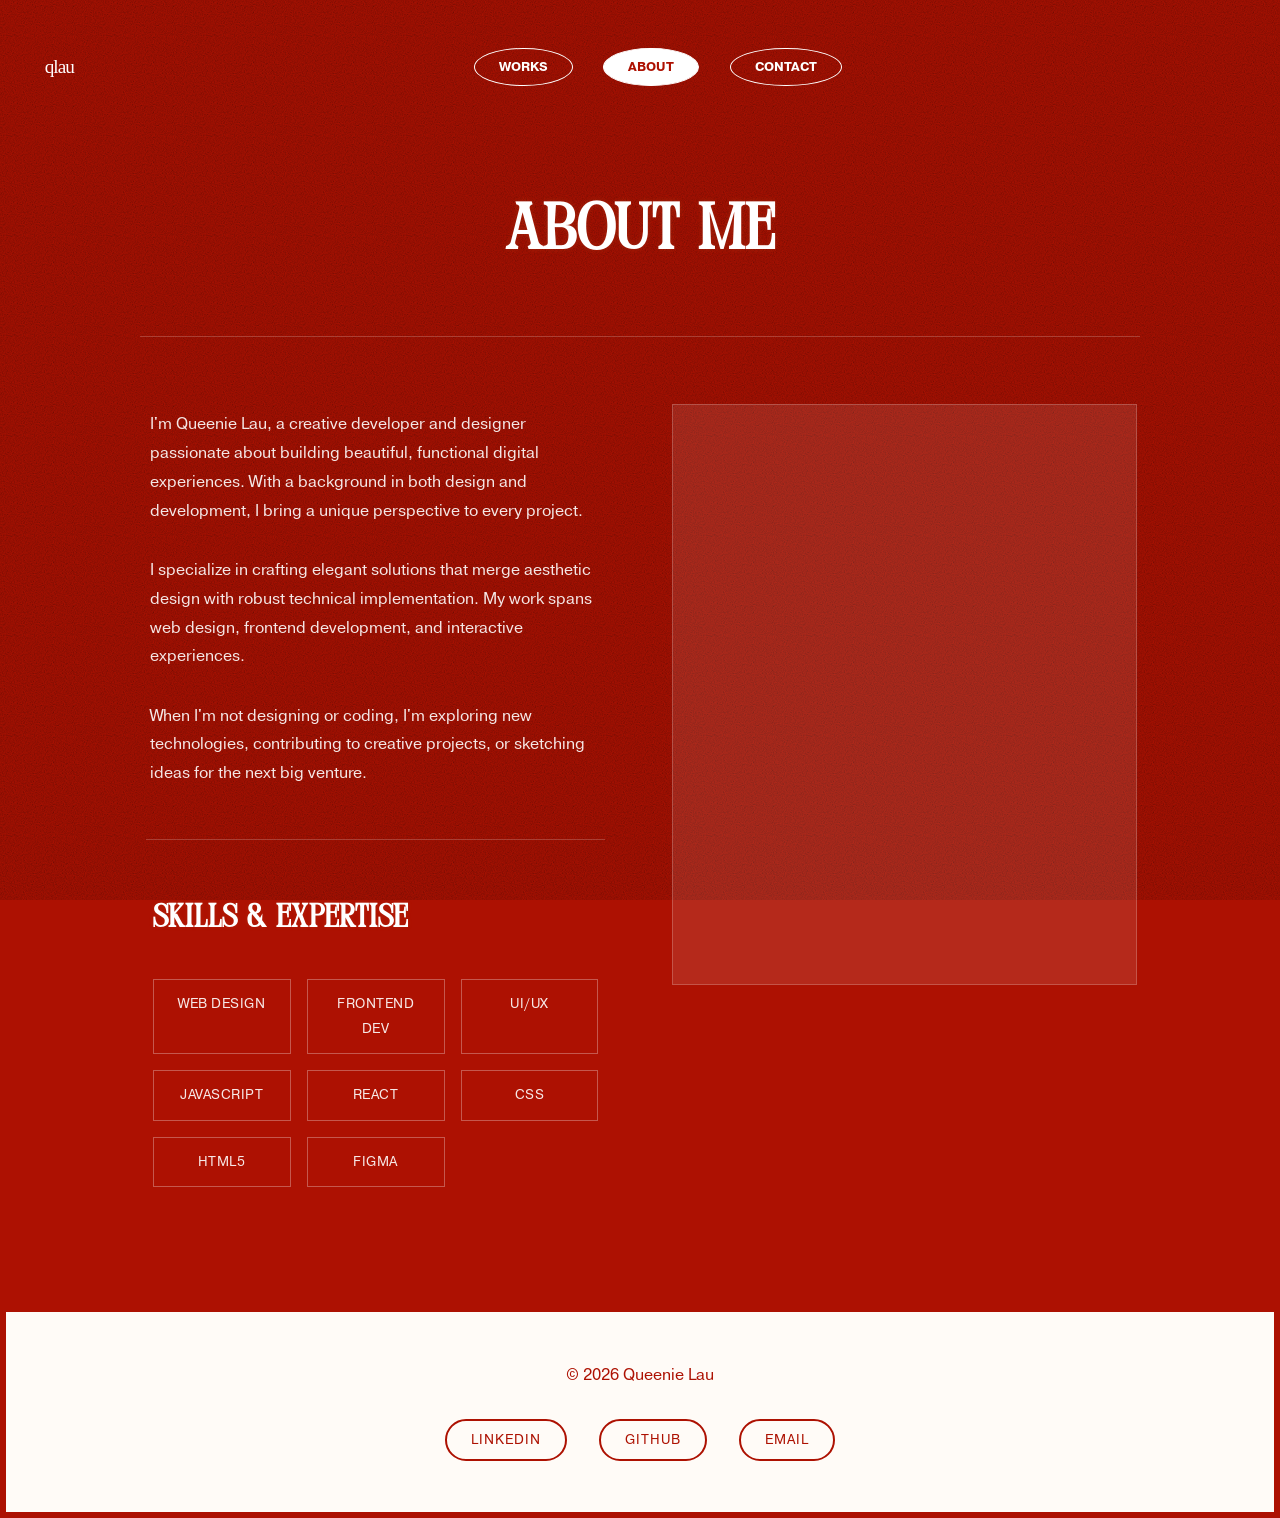
==== about.html @ 5e92e047 "landing page wip" ====
<!doctype html>
<html lang="en">
  <head>
    <meta charset="UTF-8" />
    <meta name="viewport" content="width=device-width, initial-scale=1.0" />
    <title>About - Queenie Lau</title>
    <link rel="stylesheet" href="styles.css" />
  </head>
  <body>
    <header class="header">
      <nav class="navbar">
        <div class="logo">qlau</div>
        <ul class="nav-links">
          <li><a href="works.html">Works</a></li>
          <li><a href="about.html" class="active">About</a></li>
          <li><a href="#contact">Contact</a></li>
        </ul>
      </nav>
    </header>

    <main>
      <div class="about-container">
        <div class="about-header">
          <h1>About Me</h1>
        </div>

        <div class="about-content">
          <div class="about-text">
            <p>
              I'm Queenie Lau, a creative developer and designer passionate
              about building beautiful, functional digital experiences. With a
              background in both design and development, I bring a unique
              perspective to every project.
            </p>

            <p>
              I specialize in crafting elegant solutions that merge aesthetic
              design with robust technical implementation. My work spans web
              design, frontend development, and interactive experiences.
            </p>

            <p>
              When I'm not designing or coding, I'm exploring new technologies,
              contributing to creative projects, or sketching ideas for the next
              big venture.
            </p>

            <div class="skills-section">
              <h2>Skills & Expertise</h2>
              <div class="skills-grid">
                <div class="skill-tag">Web Design</div>
                <div class="skill-tag">Frontend Dev</div>
                <div class="skill-tag">UI/UX</div>
                <div class="skill-tag">JavaScript</div>
                <div class="skill-tag">React</div>
                <div class="skill-tag">CSS</div>
                <div class="skill-tag">HTML5</div>
                <div class="skill-tag">Figma</div>
              </div>
            </div>
          </div>

          <div class="about-image">
            <!-- Profile image placeholder -->
          </div>
        </div>
      </div>
    </main>

    <footer class="footer">
      <p>&copy; 2026 Queenie Lau</p>
      <div class="social-links">
        <a href="#">LinkedIn</a>
        <a href="#">GitHub</a>
        <a href="#">Email</a>
      </div>
    </footer>
  </body>
</html>
---- styles.css ----
@font-face {
    font-family: 'Perandory';
    src: url('/fonts/Perandory-Regular.otf') format('opentype');
}

@font-face {
    font-family: 'Sugar';
    src: url('/fonts/sugar.otf') format('opentype');
}

@font-face {
    font-family: 'Pragmatica';
    font-weight: 400;
    src: url('/fonts/fonnts.com-Pragmatica_Book.otf') format('opentype');
}

@font-face {
    font-family: 'Pragmatica';
    font-weight: 700;
    src: url('/fonts/fonnts.com-Pragmatica_Bold.otf') format('opentype');
}

* {
    margin: 0;
    padding: .2rem;
    box-sizing: border-box;
}

:root {
    --primary-red: #AD1102;
    --secondary-white: #FFFBF7;
    --text-white: #FFFFFF;
    --font-serif: 'Perandory';
    --font-sans: 'Pragmatica', -apple-system, BlinkMacSystemFont, 'Segoe UI', sans-serif;
}


body {
    font-family: var(--font-sans);
    color: var(--text-white);
    line-height: 1.6;
    background-color: var(--primary-red);
    overflow-x: hidden;
    position: relative;
}

body::before {
    content: '';
    position: fixed;
    top: 0;
    left: 0;
    width: 100%;
    height: 100%;
    pointer-events: none;
    background-image: 
        url('data:image/svg+xml;charset=utf-8,<svg xmlns="http://www.w3.org/2000/svg" width="100" height="100"><filter id="noise"><feTurbulence type="fractalNoise" baseFrequency="0.9" numOctaves="4" result="noise"/><feColorMatrix in="noise" type="saturate" values="0.3"/></filter><rect width="100" height="100" fill="rgba(0,0,0,0.02)" filter="url(%23noise)"/></svg>');
    z-index: 1;
    mix-blend-mode: multiply;
}

/* Header & Navigation */
.header {
    background-color: transparent;
    color: var(--text-white);
    padding: 2rem 2rem;
    position: sticky;
    top: 0;
    z-index: 101;
}

.navbar {
    display: flex;
    justify-content: space-between;
    align-items: center;
    max-width: 1400px;
    margin: 0 auto;
}

.logo {
    font-family: 'Sugar';
    font-size: 1.2rem;
    font-weight: 400;
    letter-spacing: -1px;
    text-transform: lowercase;
}

.nav-links {
    display: flex;
    list-style: none;
    gap: 1.5rem;
    flex: 1;
    justify-content: center;
}

.nav-links a {
    color: var(--text-white);
    text-decoration: none;
    font-weight: 600;
    font-size: 0.8rem;
    text-transform: uppercase;
    border: .5px solid var(--text-white);
    padding: 0.5rem 1.5rem;
    border-radius: 90%;
    transition: all 0.3s ease;
    display: inline-block;
}

.nav-links a:hover,
.nav-links a.active {
    background-color: var(--text-white);
    color: var(--primary-red);
}

/* Main Content */
main {
    margin: 0;
    padding: 0;
    position: relative;
    z-index: 2;
}

/* Hero Section */
.hero {
    display: flex;
    flex-direction: column;
    justify-content: center;
    min-height: 70vh;
    margin-bottom: 2rem;
}

.hero-content {
    margin-top: 2%;
    display: flex;
    flex-direction: column;
    gap: 2rem;
}

.hero-title-with-lotus {
    display: flex;
    gap: 2rem;
    align-items: flex-start;
}

.hero-lotus {
    font-size: .7rem;
    font-family: monospace;
    line-height: 1;
    padding: 0;
    white-space: pre;
    letter-spacing: 0;
    position: absolute;
    justify-content: right;
    margin-left: 40%;
    margin-right: 2%;
    top: -1%;
}

.hero-lotus-top {
    font-size: .4rem;
    font-family: monospace;
    line-height: 1;
    padding: 0;
    margin: 0;
    white-space: pre;
    letter-spacing: 0;
    position: absolute;
    left: 19%;
    top: -15%;
    overflow: visible;
}

.hero-title {
    font-family: var(--font-serif);
    font-size: 12.5rem;
    font-weight: 400;
    line-height: 1.1;
    color: var(--text-white);
    text-transform: uppercase;
    letter-spacing: 2px;
    text-shadow: 0 0 15px rgba(255, 180, 80, 0.15);
}

.hero-title-lau {
    font-family: var(--font-serif);
    font-size: 12.5rem;
    font-weight: 400;
    line-height: .5;
    color: var(--text-white);
    text-transform: uppercase;
    letter-spacing: 2px;
    text-shadow: 0 0 8px rgba(255, 180, 80, 0.15);
    margin-left: 15%;
}

.hero-subtitle {
    font-size: 1rem;
    color: rgba(255, 255, 255, 0.9);
    font-weight: 600;
    letter-spacing: 0;
    word-spacing: 2rem;
}

.hero-subtitle-container {
    display: flex;
    flex-direction: row;
    justify-content: space-between;
    text-transform: uppercase;
    margin: 2%;
    line-height: 115%;
}

#subtitle-right {
    text-align: left;
    justify-content: right;
    margin-right: 5%;
}

.current-song {
    font-size: 0.75rem;
    color: rgba(255, 255, 255, 0.7);
    font-family: var(--font-sans);
    text-transform: uppercase;
    letter-spacing: 1px;
    margin-top: .5rem;
    display: flex;
    justify-content: center;
    align-items: center;
}

/* The switch - the box around the slider */
.switch {
    position: relative;
    display: inline-block;
    width: 60px;
    height: 34px;
}

/* Hide default HTML checkbox */
.switch input {
    opacity: 0;
    width: 0;
    height: 0;
}

/* The slider */
.slider {
    position: absolute;
    cursor: pointer;
    top: 0;
    left: 0;
    right: 0;
    bottom: 0;
    background-color: #dec6c6;
    -webkit-transition: .4s;
    transition: .4s;
}

.slider:before {
    position: absolute;
    content: "";
    height: 26px;
    width: 26px;
    left: 4px;
    bottom: 4px;
    background-color: white;
    -webkit-transition: .4s;
    transition: .4s;
}

input:checked+.slider {
    background-color: #a2c9a2;
}

input:focus+.slider {
    box-shadow: 0 0 1px #fcefee;
}

input:checked+.slider:before {
    -webkit-transform: translateX(26px);
    -ms-transform: translateX(26px);
    transform: translateX(26px);
}

/* Rounded sliders */
.slider.round {
    border-radius: 34px;
}

.slider.round:before {
    border-radius: 50%;
}

.song-container {
    display: flex;
    align-items: center;
    gap: 1rem;
    justify-content: center;
    margin-top: 1rem;
}

.cta-buttons {
    display: flex;
    gap: 2rem;
    margin-top: 2rem;
    justify-content: center;
}

.btn {
    padding: 0.75rem 2.5rem;
    font-size: 0.9rem;
    border: 2px solid var(--text-white);
    border-radius: 30px;
    cursor: pointer;
    text-decoration: none;
    font-weight: 500;
    transition: all 0.3s ease;
    display: inline-block;
    text-transform: uppercase;
    letter-spacing: 1.5px;
    font-family: var(--font-sans);
}

.btn-primary {
    background-color: var(--text-white);
    color: var(--primary-red);
}

.btn-primary:hover {
    transform: translateY(-3px);
    box-shadow: 0 10px 30px rgba(0, 0, 0, 0.3);
}

.btn-secondary {
    background-color: transparent;
    color: var(--text-white);
    border: 2px solid var(--text-white);
}

.btn-secondary:hover {
    background-color: var(--text-white);
    color: var(--primary-red);
    transform: translateY(-3px);
}

.hero-visual {
    margin-top: 3rem;
    height: 0;
}

.divider {
    border-top: 1px solid rgba(255, 255, 255, 0.3);
}

/* Featured Work Section */
.featured-work {
    margin-bottom: 4rem;
    border-top: 1px solid rgba(255, 255, 255, 0.3);
    padding-top: 2rem;
}

.featured-work h2 {
    font-family: var(--font-serif);
    font-size: 4rem;
    margin-bottom: 3rem;
    color: var(--text-white);
    text-transform: uppercase;
    letter-spacing: 1px;
    text-shadow: 0 0 6px rgba(255, 180, 80, 0.12);
}

.projects-grid {
    display: grid;
    grid-template-columns: repeat(auto-fit, minmax(300px, 1fr));
    gap: 3rem;
}

.project-card {
    background-color: transparent;
    border-radius: 0;
    overflow: visible;
    transition: transform 0.3s ease;
    cursor: pointer;
    padding-bottom: 2rem;
    border-bottom: 1px solid rgba(255, 255, 255, 0.2);
}

.project-card:hover {
    transform: translateY(-5px);
}

.project-image {
    width: 100%;
    aspect-ratio: 16/9;
    background-color: rgba(255, 255, 255, 0.1);
    display: flex;
    align-items: center;
    justify-content: center;
    border-radius: 0;
    margin-bottom: 1.5rem;
}

.project-card h3 {
    font-family: var(--font-serif);
    font-size: 1.8rem;
    padding: 0;
    color: var(--text-white);
    text-transform: uppercase;
    letter-spacing: 1px;
    margin-bottom: 0.5rem;
    text-shadow: 0 0 5px rgba(255, 180, 80, 0.1);
}

.project-card p {
    padding: 0;
    color: rgba(255, 255, 255, 0.8);
    font-size: 1rem;
}

/* Footer */
.footer {
    background-color: var(--secondary-white);
    color: var(--primary-red);
    padding: 3rem 2rem;
    text-align: center;
    margin-top: 4rem;
}

.footer p {
    color: var(--primary-red);
    font-size: 1rem;
    font-family: var(--font-sans);
}

.social-links {
    display: flex;
    justify-content: center;
    gap: 2rem;
    margin-top: 1.5rem;
}

.social-links a {
    color: var(--primary-red);
    text-decoration: none;
    font-weight: 500;
    font-size: 0.85rem;
    text-transform: uppercase;
    letter-spacing: 1px;
    border: 2px solid var(--primary-red);
    padding: 0.5rem 1.5rem;
    border-radius: 30px;
    transition: all 0.3s ease;
}

.social-links a:hover {
    background-color: var(--primary-red);
    color: var(--secondary-white);
}

/* About Page */
.about-container {
    max-width: 1000px;
    margin: 0 auto;
    padding: 3rem 0;
}

.about-header {
    text-align: center;
    margin-bottom: 4rem;
    border-bottom: 1px solid rgba(255, 255, 255, 0.2);
    padding-bottom: 2rem;
}

.about-header h1 {
    font-family: var(--font-serif);
    font-size: 4rem;
    margin-bottom: 1rem;
    color: var(--text-white);
    text-transform: uppercase;
    letter-spacing: 2px;
    text-shadow: 0 0 6px rgba(255, 180, 80, 0.12);
}

.about-content {
    display: grid;
    grid-template-columns: 1fr 1fr;
    gap: 4rem;
    align-items: start;
}

.about-text {
    line-height: 1.8;
}

.about-text p {
    margin-bottom: 1.5rem;
    font-size: 1rem;
    color: rgba(255, 255, 255, 0.9);
    font-family: var(--font-sans);
}

.about-image {
    background-color: rgba(255, 255, 255, 0.1);
    border-radius: 0;
    aspect-ratio: 4/5;
    display: flex;
    align-items: center;
    justify-content: center;
    border: 1px solid rgba(255, 255, 255, 0.2);
}

.skills-section {
    margin-top: 3rem;
    padding-top: 3rem;
    border-top: 1px solid rgba(255, 255, 255, 0.2);
}

.skills-section h2 {
    font-family: var(--font-serif);
    font-size: 2rem;
    margin-bottom: 1.5rem;
    color: var(--text-white);
    text-transform: uppercase;
    letter-spacing: 1px;
    text-shadow: 0 0 5px rgba(255, 180, 80, 0.1);
}

.skills-grid {
    display: grid;
    grid-template-columns: repeat(auto-fit, minmax(120px, 1fr));
    gap: 1rem;
}

.skill-tag {
    background-color: transparent;
    padding: 0.75rem 1rem;
    border-radius: 0;
    text-align: center;
    font-weight: 500;
    border: 1px solid rgba(255, 255, 255, 0.3);
    font-size: 0.85rem;
    text-transform: uppercase;
    letter-spacing: 0.5px;
    color: rgba(255, 255, 255, 0.9);
}

/* Works Page */
.works-container {
    max-width: 1200px;
    margin: 0 auto;
    padding: 3rem 0;
}

.works-header h1 {
    font-family: var(--font-serif);
    font-size: 5rem;
    margin-bottom: 3rem;
    color: var(--text-white);
    text-transform: uppercase;
    letter-spacing: 2px;
    text-shadow: 0 0 8px rgba(255, 180, 80, 0.15);
}

.works-grid {
    display: grid;
    grid-template-columns: 1fr;
    gap: 4rem;
}

.work-item {
    background-color: transparent;
    border-radius: 0;
    overflow: visible;
    transition: all 0.3s ease;
    padding-bottom: 2rem;
    border-bottom: 1px solid rgba(255, 255, 255, 0.2);
}

.work-item:hover {
    transform: translateY(-5px);
}

.work-image {
    width: 100%;
    aspect-ratio: 16/10;
    background-color: rgba(255, 255, 255, 0.1);
    display: flex;
    align-items: center;
    justify-content: center;
    border-radius: 0;
    margin-bottom: 2rem;
    border: 1px solid rgba(255, 255, 255, 0.1);
}

.work-info {
    padding: 0;
}

.work-info h3 {
    font-family: var(--font-serif);
    font-size: 2.5rem;
    margin-bottom: 0.5rem;
    color: var(--text-white);
    text-transform: uppercase;
    letter-spacing: 1px;
    text-shadow: 0 0 6px rgba(255, 180, 80, 0.12);
}

.work-category {
    font-size: 0.8rem;
    color: rgba(255, 255, 255, 0.7);
    font-weight: 500;
    margin-bottom: 1rem;
    text-transform: uppercase;
    letter-spacing: 1px;
}

.work-description {
    color: rgba(255, 255, 255, 0.85);
    margin-bottom: 1.5rem;
    font-size: 1rem;
    line-height: 1.7;
}

.work-tags {
    display: flex;
    flex-wrap: wrap;
    gap: 1rem;
}

.work-tag {
    background-color: transparent;
    color: var(--text-white);
    padding: 0.5rem 1rem;
    border-radius: 20px;
    font-size: 0.8rem;
    border: 1px solid rgba(255, 255, 255, 0.4);
    text-transform: uppercase;
    letter-spacing: 0.5px;
}

/* Responsive Design */
@media (max-width: 768px) {
    .hero {
        min-height: auto;
        padding: 2rem 0 0 0;
    }

    .hero-title-with-lotus {
        flex-direction: column;
        gap: 1rem;
    }

    .hero-title {
        font-size: 3.5rem;
    }

    .hero-title-lau {
        font-size: 3rem;
        line-height: 0.8;
    }

    .hero-lotus {
        font-size: 0.15rem;
        max-width: 100%;
        overflow: hidden;
    }

    .cta-buttons {
        flex-direction: column;
        align-items: center;
    }

    .about-content {
        grid-template-columns: 1fr;
        gap: 2rem;
    }

    .nav-links {
        gap: 1rem;
    }

    .nav-links a {
        padding: 0.4rem 1rem;
        font-size: 0.75rem;
    }

    .featured-work h2,
    .about-header h1,
    .works-header h1 {
        font-size: 2.5rem;
    }

    main {
        padding: 1.5rem;
    }

    .projects-grid,
    .works-grid {
        grid-template-columns: 1fr;
    }
}

@media (max-width: 480px) {
    .header {
        padding: 1rem;
    }

    .navbar {
        flex-direction: column;
        gap: 1rem;
    }

    .nav-links {
        flex-direction: column;
        gap: 0.5rem;
        text-align: center;
    }

    .hero-title-with-lotus {
        flex-direction: column;
        gap: 0.5rem;
    }

    .hero-title {
        font-size: 2.5rem;
    }

    .hero-title-lau {
        font-size: 2rem;
        line-height: 0.8;
    }

    .hero-lotus {
        font-size: 0.1rem;
        max-width: 100%;
        overflow: hidden;
    }

    .hero-subtitle {
        font-size: 1rem;
    }

    .featured-work h2 {
        font-size: 2rem;
    }

    .works-header h1 {
        font-size: 3rem;
    }
}
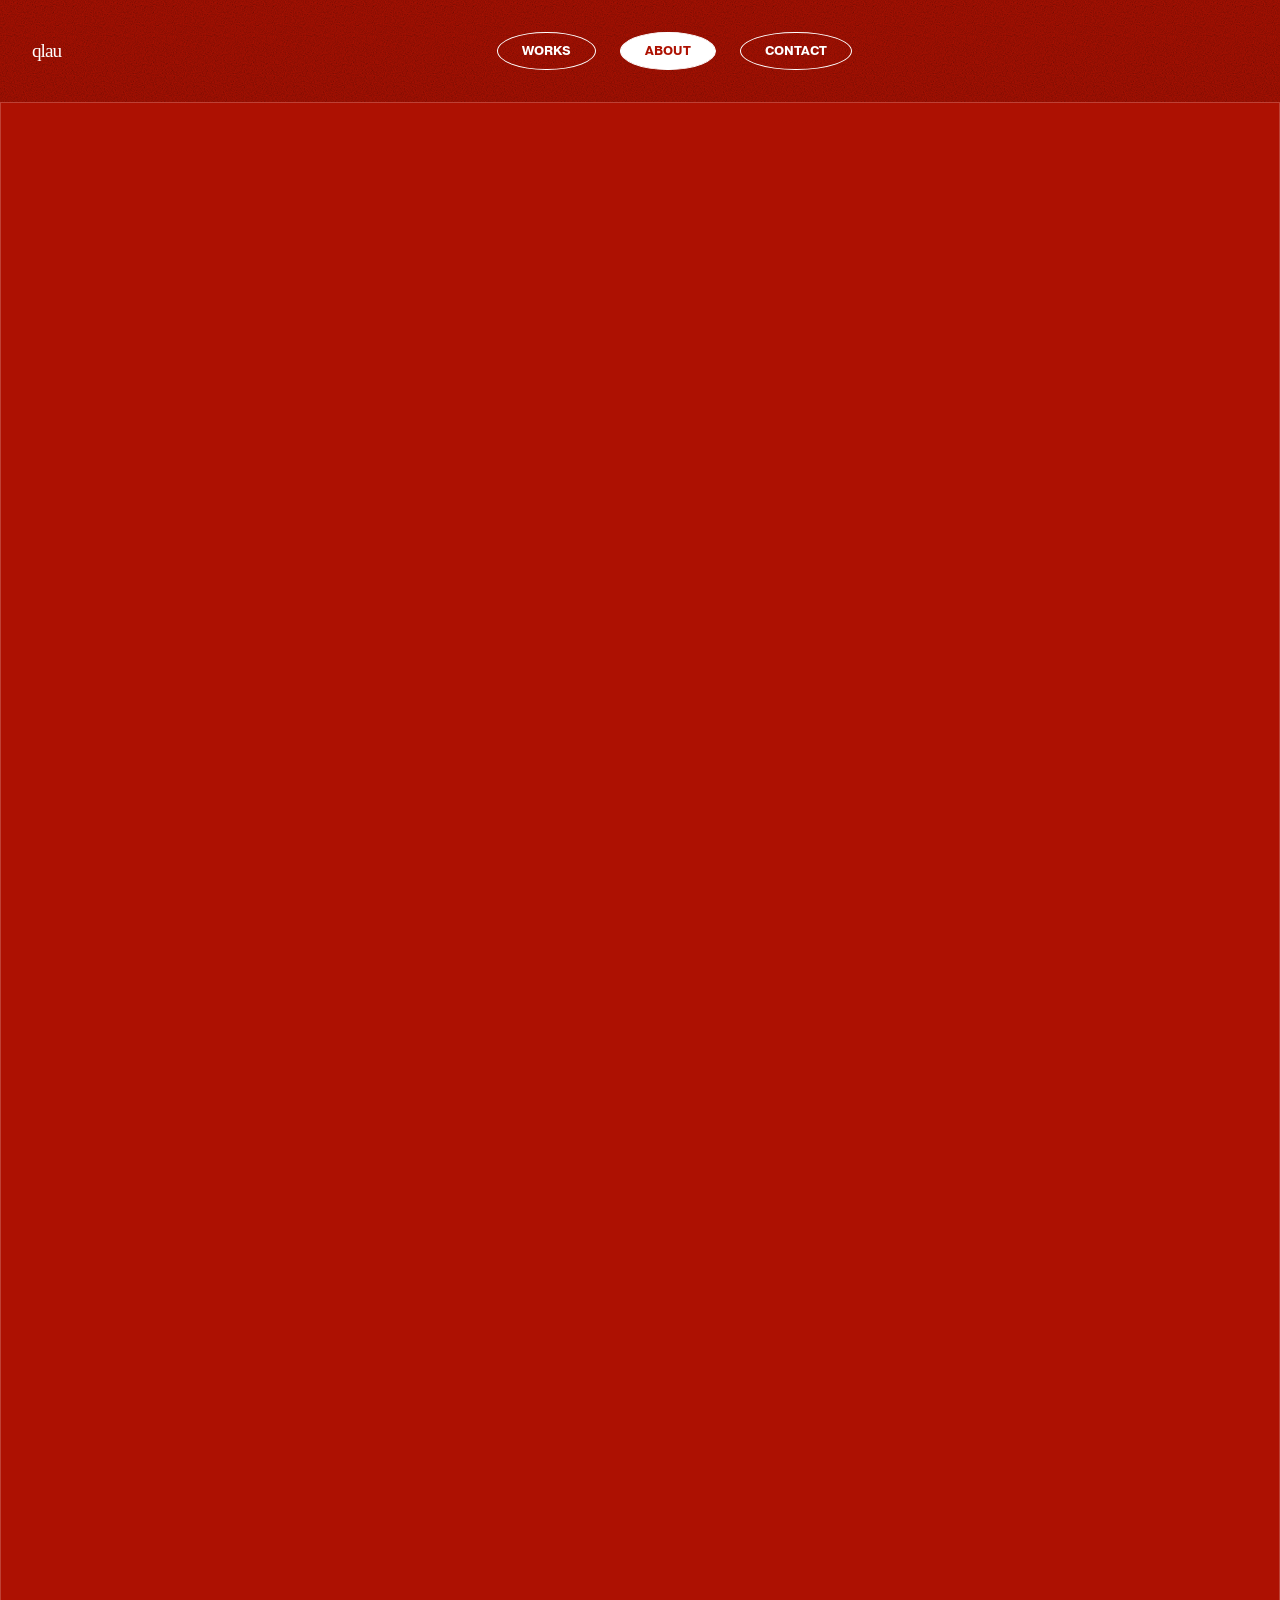
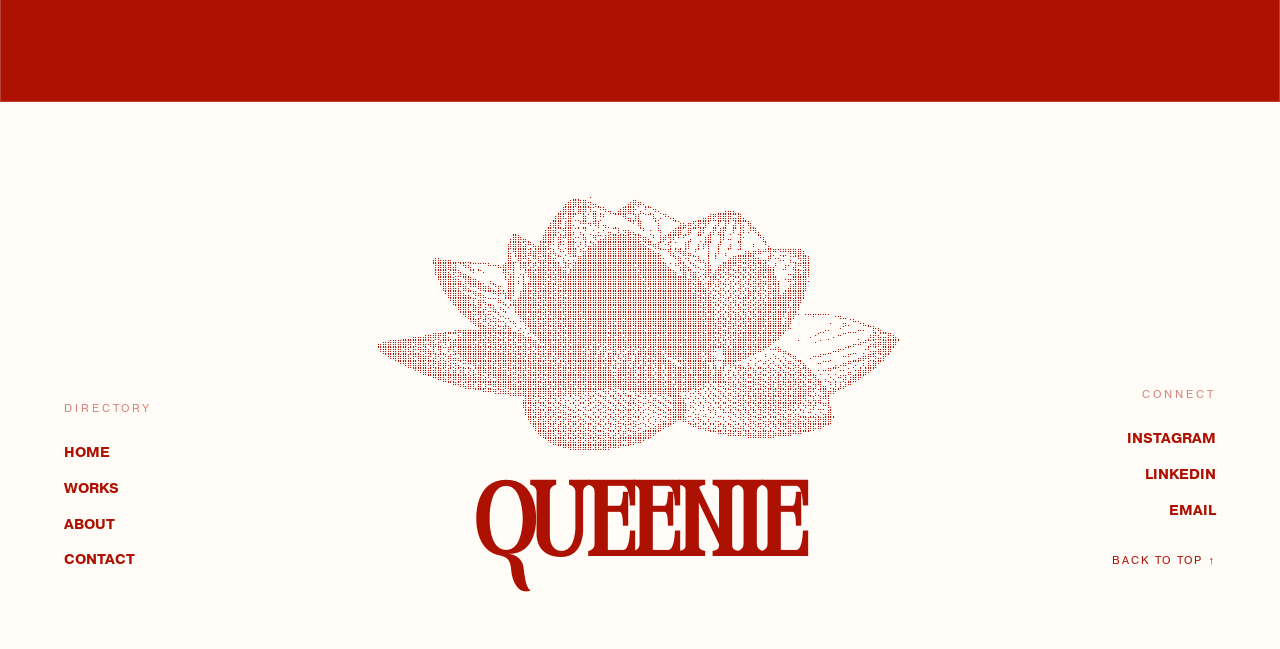
==== commit 48bc9a40: "fix footer" ====
--- a/about.html
+++ b/about.html
@@ -5,74 +5,104 @@
     <meta name="viewport" content="width=device-width, initial-scale=1.0" />
     <title>About - Queenie Lau</title>
     <link rel="stylesheet" href="styles.css" />
+    <script type="importmap">
+      {
+        "imports": {
+          "three": "https://unpkg.com/three@0.160.0/build/three.module.js",
+          "three/addons/": "https://unpkg.com/three@0.160.0/examples/jsm/"
+        }
+      }
+    </script>
+    <script type="module" src="js/3d-cursor.js"></script>
   </head>
   <body>
     <header class="header">
       <nav class="navbar">
-        <div class="logo">qlau</div>
+        <div class="logo">
+          <a class="home-logo-nav" href="index.html">qlau</a>
+        </div>
         <ul class="nav-links">
           <li><a href="works.html">Works</a></li>
           <li><a href="about.html" class="active">About</a></li>
-          <li><a href="#contact">Contact</a></li>
+          <li><a href="contact.html">Contact</a></li>
         </ul>
       </nav>
     </header>
 
     <main>
-      <div class="about-container">
-        <div class="about-header">
-          <h1>About Me</h1>
+      <div class="about-image"></div>
+    </main>
+    <footer class="footer">
+      <div class="footer-container">
+        <div class="footer-column left">
+          <p class="footer-label">DIRECTORY</p>
+          <nav class="footer-nav-links">
+            <a href="index.html">HOME</a>
+            <a href="works.html">WORKS</a>
+            <a href="about.html">ABOUT</a>
+            <a href="contact.html">CONTACT</a>
+          </nav>
         </div>
 
-        <div class="about-content">
-          <div class="about-text">
-            <p>
-              I'm Queenie Lau, a creative developer and designer passionate
-              about building beautiful, functional digital experiences. With a
-              background in both design and development, I bring a unique
-              perspective to every project.
-            </p>
+        <div class="footer-center">
+          <pre id="footer-lotus" class="ascii-shimmer">
+        ⠀⠀⠀⠀⠀⠀⠀⠀⠀⠀⠀⠀⠀⠀⠀⠀⠀⠀⠀⠀⠀⠀⠀⠀⠀⠀⠀⠀⠀⠀⠀⠀⠀⠀⠀⠀⠀⠀⠀⡀⠀⠀⠀⠀⠀⠀⠀⠀⠀⠀⠀⠀⠀⠀⠀⠀⠀⠀⠀⠀⠀⠀⠀⠀⠀⠀⠀⠀⠀⠀⠀⠀⠀⠀⠀⠀⠀⠀⠀⠀⠀⠀⠀⠀⠀⠀⠀⠀⠀⠀⠀⠀⠀⠀⠀⠀⠀⠀⠀⠀⠀⠀⠀⠀⠀
+⠀⠀⠀⠀⠀⠀⠀⠀⠀⠀⠀⠀⠀⠀⠀⠀⠀⠀⠀⠀⠀⠀⠀⠀⠀⠀⠀⠀⠀⠀⠀⠀⠀⠀⠀⠀⠀⢀⣴⣿⡷⣶⢤⣀⠀⠀⠀⠀⠀⠀⣠⣶⣤⡀⠀⠀⠀⠀⠀⠀⠀⠀⠀⠀⠀⠀⠀⠀⠀⠀⠀⠀⠀⠀⠀⠀⠀⠀⠀⠀⠀⠀⠀⠀⠀⠀⠀⠀⠀⠀⠀⠀⠀⠀⠀⠀⠀⠀⠀⠀⠀⠀⠀⠀⠀
+⠀⠀⠀⠀⠀⠀⠀⠀⠀⠀⠀⠀⠀⠀⠀⠀⠀⠀⠀⠀⠀⠀⠀⠀⠀⠀⠀⠀⠀⠀⠀⠀⠀⠀⠀⠀⢀⣾⣿⡏⣿⣿⢳⣊⠳⢦⣀⠀⣠⣾⣿⡧⢁⠸⠓⢤⡀⠀⠀⠀⠀⠀⠀⠀⠀⠀⠀⠀⠀⢀⣀⡀⠀⠀⠀⠀⠀⠀⠀⠀⠀⠀⠀⠀⠀⠀⠀⠀⠀⠀⠀⠀⠀⠀⠀⠀⠀⠀⠀⠀⠀⠀⠀⠀⠀
+⠀⠀⠀⠀⠀⠀⠀⠀⠀⠀⠀⠀⠀⠀⠀⠀⠀⠀⠀⠀⠀⠀⠀⠀⠀⠀⠀⠀⠀⠀⠀⠀⠀⠀⠀⢠⣿⣏⣿⠟⠉⣧⠂⣿⠸⠆⠈⠙⠛⢿⣉⢳⡎⠑⠚⣆⢈⠲⢄⡀⠀⠀⠀⠀⠀⣀⣴⡶⣿⣿⣿⣛⣷⡀⠀⠀⠀⠀⠀⠀⠀⠀⠀⠀⠀⠀⠀⠀⠀⠀⠀⠀⠀⠀⠀⠀⠀⠀⠀⠀⠀⠀⠀⠀⠀
+⠀⠀⠀⠀⠀⠀⠀⠀⠀⠀⠀⠀⠀⠀⠀⠀⠀⠀⠀⠀⠀⠀⠀⠀⠀⠀⠀⠀⠀⠀⠀⠀⠀⠀⢠⣿⡿⢰⣿⡈⠱⠿⢤⢾⡎⣀⠀⠀⠀⠀⠙⠏⣷⠀⠀⠘⡅⠀⠀⠙⢢⣄⣤⢖⡿⢿⠏⢉⡟⢹⠇⣹⢿⡛⣦⠀⠀⠀⠀⠀⠀⠀⠀⠀⠀⠀⠀⠀⠀⠀⠀⠀⠀⠀⠀⠀⠀⠀⠀⠀⠀⠀⠀⠀⠀
+⠀⠀⠀⠀⠀⠀⠀⠀⠀⠀⠀⠀⠀⠀⠀⠀⠀⠀⠀⠀⠀⠀⠀⠀⠀⠀⠀⠀⠀⠀⠀⠀⠀⢠⣿⣽⡛⢾⣿⡐⢃⠻⠀⠄⡁⠌⣁⠚⡆⢤⣄⡀⠘⠆⠠⠀⢦⠀⢀⣴⣿⠋⣶⠛⣹⡏⢀⡿⣰⡿⠀⡟⢸⡅⡸⢷⡀⠀⠀⠀⠀⠀⠀⠀⠀⠀⠀⠀⠀⠀⠀⠀⠀⠀⠀⠀⠀⠀⠀⠀⠀⠀⠀⠀⠀
+⠀⠀⠀⠀⠀⠀⠀⠀⠀⠀⠀⠀⠀⠀⠀⠀⠀⠀⠀⠀⠀⠀⠀⠀⠀⠀⢀⣿⣦⣀⠀⠀⠀⣾⣿⡟⣼⠾⣿⡡⠌⣧⠈⢶⢒⣰⣮⣿⣾⣷⣯⣽⡷⣤⡈⠆⢰⣴⢿⡟⠏⠞⢁⠀⠛⢠⣾⠁⢹⡇⣈⠀⢹⠄⠀⠀⠳⡄⠀⠀⠀⠀⠀⠀⠀⠀⠀⠀⠀⠀⠀⠀⠀⠀⠀⠀⠀⠀⠀⠀⠀⠀⠀⠀⠀
+⠀⠀⠀⠀⠀⠀⠀⠀⠀⠀⠀⠀⠀⠀⠀⠀⠀⠀⠀⠀⠀⠀⠀⠀⠀⠀⣼⣿⣷⣫⠷⣄⣸⣟⡿⠅⡾⠅⣿⡗⡰⢸⣘⣦⣿⣿⣿⣿⣿⣿⣿⣿⣯⣝⠿⣤⡞⠡⢞⠐⠀⢰⡏⠀⡌⡼⡟⠀⡼⠀⢠⠀⢻⠀⠀⡄⠀⠹⡀⠀⠀⠀⠀⠀⠀⠀⠀⠀⠀⠀⠀⠀⠀⠀⠀⠀⠀⠀⠀⠀⠀⠀⠀⠀⠀
+⠀⠀⠀⠀⠀⠀⠀⠀⠀⠀⠀⠀⠀⠀⠀⠀⠀⠀⠀⠀⠀⠀⠀⠀⠀⠀⣏⢿⣿⣿⣺⣼⣿⣿⣫⣆⠱⠌⣿⣿⠰⣥⣿⣿⣿⣿⣿⣿⣿⣿⣿⣿⣿⣿⣷⣌⡙⠒⢾⡸⢾⣼⣁⠰⠃⠁⡅⢀⡇⢀⠋⠀⠚⢠⣄⣤⣦⠴⢿⠶⠲⠶⢶⣶⣶⡄⠀⠀⠀⠀⠀⠀⠀⠀⠀⠀⠀⠀⠀⠀⠀⠀⠀⠀⠀
+⠀⠀⠀⠀⠀⠀⠀⠀⠀⠀⠀⣠⣄⣀⣀⠀⠀⠀⠀⠀⠀⠀⠀⠀⠀⠀⣷⠘⣿⠾⣍⠿⣖⣻⣷⡬⠓⡌⡐⡛⣶⣿⣿⣿⣿⣿⣿⣿⣿⣿⣿⣿⣿⣿⣿⣿⣯⠄⠈⠳⣦⠩⡍⢓⣆⡀⡇⠸⠀⠈⣠⣶⣿⢿⣟⣧⣄⣀⡾⠡⢌⡋⢐⠚⢯⣿⡆⠀⠀⠀⠀⠀⠀⠀⠀⠀⠀⠀⠀⠀⠀⠀⠀⠀⠀
+⠀⠀⠀⠀⠀⠀⠀⠀⠀⠀⠀⢻⣿⣿⣿⣻⠙⢯⣝⠒⠒⠒⠦⠤⣄⣴⣿⡏⢸⣿⢏⡾⣹⣯⣟⣿⣇⣹⡖⣽⣿⣿⣿⣿⣿⣿⣿⣿⣿⣿⣿⣟⣿⣿⣿⣿⣿⣷⡐⠰⢞⣧⡘⢦⡈⢱⡧⠀⣠⣿⣿⠿⣭⣛⣮⢷⣻⣾⣄⡰⠀⢠⠌⣹⠶⣿⡇⠀⠀⠀⠀⠀⠀⠀⠀⠀⠀⠀⠀⠀⠀⠀⠀⠀⠀
+⠀⠀⠀⠀⠀⠀⠀⠀⠀⠀⠀⢸⣿⣿⣝⡿⢦⣀⠘⠇⠓⠄⠀⠀⠀⢿⣍⡇⢈⡸⣿⣞⣿⣷⣻⣞⣿⣶⣸⣿⣿⣿⣿⣿⣿⣿⣿⣿⣿⣿⣿⣿⣽⣿⣿⣿⣿⣿⣿⣦⠘⣷⢻⣤⠌⣱⡿⣰⣟⢧⣏⡳⢧⡻⣜⢯⣾⡿⣿⡇⠀⠉⣀⣹⣗⣾⡇⠀⠀⠀⠀⠀⠀⠀⠀⠀⠀⠀⠀⠀⠀⠀⠀⠀⠀
+⠀⠀⠀⠀⠀⠀⠀⠀⠀⠀⠀⠀⢿⣿⣿⣮⣍⢻⣷⣤⡀⠀⢀⠀⠀⠸⣼⡇⡂⡇⢹⣿⣿⣷⣻⢾⣽⣻⣿⣿⣿⣿⣿⣿⣿⣿⣿⣿⣿⣿⣿⣿⣷⣻⣿⣿⣿⣿⣿⣿⣿⣿⣬⢿⣎⠜⣹⡿⣜⢣⢎⡝⣣⢟⡼⣳⢯⣛⣿⣿⡀⠠⣤⢿⣿⣿⡁⠀⠀⠀⠀⠀⠀⠀⠀⠀⠀⠀⠀⠀⠀⠀⠀⠀⠀
+⠀⠀⠀⠀⠀⠀⠀⠀⠀⠀⠀⠀⠘⣿⣿⣟⡿⣮⡹⠿⣿⣥⣌⠳⡤⠀⣿⡇⠁⣷⡿⣿⣿⣳⣯⣟⡶⣿⣿⣿⣿⣿⣿⣿⣿⣿⣿⣿⣿⣿⣿⣿⣿⣷⢿⣿⣿⣿⣿⣿⣿⣿⣯⣳⣿⣎⡿⡱⢎⡳⢪⡜⣱⢎⡳⣭⢯⡝⣶⣻⡇⠀⣰⣾⣿⣿⠀⠀⠀⠀⠀⠀⠀⠀⠀⠀⠀⠀⠀⠀⠀⠀⠀⠀⠀
+⠀⠀⠀⠀⠀⠀⠀⠀⠀⠀⠀⠀⠀⠹⣿⣿⣷⣍⡛⢶⣬⡙⠛⠷⡯⢧⣿⡇⢰⣿⡿⣽⣞⣿⡷⣯⣟⡿⣿⣿⣿⣿⣿⣿⣿⣿⣿⣿⣿⣿⣿⣿⣿⣿⣿⣿⣿⣿⣿⣿⣿⣿⣿⣼⣻⢿⡵⣙⢮⡱⢣⢞⡱⢎⣷⡟⣮⢝⡶⣿⣇⣼⣿⣿⣿⡏⠀⠀⠀⠀⠀⠀⠀⠀⠀⠀⠀⠀⠀⠀⠀⠀⠀⠀⠀
+⠀⠀⠀⠀⠀⠀⠀⠀⠀⠀⠀⠀⠀⠀⠹⣿⣿⣿⡟⡖⣬⣍⠒⠒⣦⡘⠻⣤⣾⣿⡿⣷⣻⡽⣿⡷⣯⣟⣷⣿⣿⣿⣿⣿⣿⣿⣿⣿⣿⣿⣿⣿⣿⣿⣿⣿⣿⣿⣿⣿⣿⣿⣿⣿⣽⣻⣯⣓⢮⡱⢏⣮⢓⡿⣣⢟⡼⣎⣷⣿⣿⣿⡿⣾⣿⠃⠀⠀⠀⠀⠀⠀⠀⠀⠀⠀⠀⠀⠀⠀⠀⠀⠀⠀⠀
+⠀⠀⠀⠀⠀⠀⠀⠀⠀⠀⠀⠀⠀⠀⠀⠙⣿⣿⡟⣷⡽⣨⠻⣆⢠⡙⠜⢻⣯⣿⣿⢿⣳⣟⣿⣿⡿⣽⣯⣿⣿⣿⣿⣿⣿⣿⣿⣻⣿⣿⣿⣿⣿⣿⣿⣿⣿⣿⣿⣿⣿⣿⣿⣿⡷⣯⣿⣜⢣⡝⣮⢜⣧⣛⡵⣫⣞⣽⣿⣿⣻⣿⢧⣿⡇⠀⠀⠀⠀⠀⠀⠀⠀⠀⠀⠀⠀⠀⠀⠀⠀⠀⠀⠀⠀
+⠀⠀⠀⠀⠀⠀⠀⠀⠀⠀⠀⠀⠀⠀⠀⠀⠘⢿⣿⡭⢿⢧⠭⡙⢆⡙⠀⠘⢿⣿⣻⣿⣻⢾⡽⣿⣿⢯⣿⣿⣯⣿⣿⣿⣿⣿⣿⣿⣿⣿⣿⣿⣿⣿⣿⣿⣿⣿⣿⣿⣿⣿⣿⣿⣟⣷⣻⡧⢫⡜⣮⢳⣎⢷⡹⣧⣻⣾⣟⣾⣿⡟⣾⡿⠄⠠⠤⡤⠤⠤⠄⢀⣀⠀⠀⠀⠀⠀⠀⠀⠀⠀⠀⠀⠀
+⠀⠀⠀⠀⠀⠀⠀⠀⠀⠀⠀⠀⠀⠀⠀⠀⠀⠀⠹⣷⣏⠾⡱⢭⠦⢌⠡⣄⠨⢿⣷⣯⣟⣯⡿⣯⣟⣿⣯⣿⣿⣽⣿⣿⣿⣿⣿⡿⣿⣽⣿⣿⣿⣿⣿⣿⣿⣿⣿⣿⣿⣿⣿⣿⣿⡾⣿⣗⣯⣻⣼⣻⢞⣯⢿⣵⣿⡷⣯⣿⣿⢨⣿⠁⠀⠀⠀⠀⠀⠀⢀⠀⠈⣉⠐⠦⢄⡀⠀⠀⠀⠀⠀⠀⠀
+⠀⠀⠀⠀⠀⠀⠀⠀⠀⠀⠀⠀⠀⠀⠀⢀⣀⣀⣀⣈⣻⣷⣭⣮⣓⡾⣦⠐⡠⠨⢻⣿⡾⣯⣟⣷⢿⣞⣿⣷⣿⣿⣯⣿⣿⣿⢾⣿⡿⣿⣿⣽⣿⡿⣿⣽⣿⣿⣿⣿⣿⣿⣿⣿⣿⣿⣿⡽⣶⣛⡶⢯⣟⢾⣿⣿⣿⣻⣿⣿⣿⣿⠧⠀⠀⠀⠀⠀⠀⢀⡀⠀⠠⠊⠁⠀⣀⡉⠓⡦⣄⠀⠀⠀⠀
+⠀⠀⠀⠀⠀⠀⠀⣀⣀⣠⣤⣶⡶⣾⡛⠛⣍⣿⣿⣿⣿⢿⣻⣽⡻⣟⡿⣿⣶⣅⣊⠻⣿⣯⡿⣾⢯⣟⣿⣿⣽⣿⣽⣿⣿⣿⣻⡿⣿⣻⣿⣿⣿⣿⣿⣿⣻⣯⣿⣿⣿⡿⣿⣿⣯⣷⣿⣟⣳⡽⣫⢿⣞⣿⣿⣿⣳⣿⡿⣽⡿⠃⠀⠀⠀⠀⢀⠠⠊⠁⠀⡀⠤⠒⠉⠉⠀⠀⢠⡽⣜⣛⡶⣄⠀
+⣀⣤⣴⣶⣶⣿⣿⢿⣿⣟⣳⣎⡵⢿⢫⣾⣿⣿⣿⣟⡾⣯⢷⣯⣟⣧⣟⣧⠿⣽⢿⣶⡹⢿⣿⣻⣯⢿⡾⣿⣽⣿⣿⣻⢿⡿⣿⣿⣿⣷⣿⣿⣿⣿⣿⣿⣿⣿⣟⣿⡿⣿⣿⣿⣷⣿⣟⣞⢧⣻⢱⣯⣿⣿⣻⣞⣿⣿⣿⠟⠁⠀⠀⠀⠂⠀⠀⠠⠐⠀⠁⠀⠀⠀⠀⣀⣡⠴⢓⣫⣭⣷⣿⣿⠃
+⢻⣿⣿⣿⣿⣻⣞⡯⢶⣽⣌⡏⢿⠒⡾⣏⣿⣿⣿⣾⣿⣽⣻⢾⡽⣾⡽⣞⡿⣽⢾⡹⣟⡿⣽⣿⣯⣿⡽⣿⣿⣳⢧⣿⢏⣾⠵⣯⢿⡽⣺⡽⣳⣟⣾⣯⣿⢿⣿⣿⣿⣿⣿⣿⣿⣿⣾⣟⠛⣷⣧⣿⡿⣯⢿⣽⣷⠟⠡⠴⣦⣀⠀⠀⠀⠀⠀⠀⠀⠀⠀⣀⡤⠔⠋⠁⠀⠠⢏⣙⣥⣿⣿⠃⠀
+⠀⠙⢿⣿⣷⣿⣞⡿⣷⣮⡽⣹⢞⡳⣴⣚⡹⣿⣿⣿⣿⡿⣿⣿⣿⣷⣿⣽⣻⡽⣾⣽⣳⢯⡿⣜⡿⣷⣿⣿⣿⣽⢾⣟⣾⢇⣯⡟⣎⢶⣟⢳⡿⣽⣻⢷⣿⣎⠿⣯⡿⣿⣿⣿⣯⢜⣷⣄⠀⢻⣿⣿⣿⣽⠟⢋⠀⠰⢀⢢⡀⢍⠳⣤⠀⠀⢀⠤⠴⠒⠉⠀⠀⠤⠖⠉⣀⣥⡶⢯⣙⡾⠃⠀⠀
+⠀⠀⠀⠈⠻⢿⣿⣿⣽⣯⣟⡷⣮⣵⣪⢭⡙⠭⠿⣿⣻⣿⣟⡾⣯⣿⣽⣻⢿⣿⣷⣯⣟⣯⣽⣻⣼⣳⢿⣽⣻⣿⣿⣷⣿⢯⣿⣹⢬⣿⡩⣾⢏⣷⣻⢯⣿⢿⣷⣄⠻⣯⣿⣿⣿⣾⡛⣏⠉⣿⢿⣟⣉⠀⡌⢠⠊⠴⡡⢆⡘⣌⠶⣌⡻⣄⠀⠀⠤⠒⠊⢀⢀⣤⠶⢛⠋⡅⣎⣷⠟⠁⠀⠀⠀
+⠀⠀⠀⠀⠀⠀⠉⠻⢿⣿⣾⣽⣷⣫⡞⣵⢫⡗⡳⡜⣿⣷⣟⣿⣾⣭⢷⣻⢿⡾⣽⣻⢿⡿⣿⣷⣯⣿⣻⡾⣿⢿⣿⣯⣿⣿⣧⣛⣾⣿⣳⣯⢻⡧⣿⢎⣿⡜⣿⣽⣿⣿⡞⣿⡿⣽⣧⢻⣼⠇⡬⡘⡽⣳⠞⣦⢛⠶⣱⢦⡹⣌⡳⢎⣵⢻⣦⠀⠄⠤⠶⠛⠡⠄⣂⠡⣼⣼⡿⠋⠀⠀⠀⠀⠀
+⠀⠀⠀⠀⠀⠀⠀⠀⠀⠉⠛⠿⣿⣟⡿⣿⣷⣿⣵⣯⣽⣢⢏⠿⣿⣿⣾⣭⡷⣿⣽⣻⢯⣟⡷⣯⣟⣿⣿⣿⢿⣿⣾⣿⣿⣿⣿⣖⣿⣻⣽⣧⣻⣯⢿⣎⣿⡜⣿⣼⣿⢾⣿⣟⣿⣿⣯⣾⣿⡜⣥⢳⡱⣏⠿⣜⣭⡛⣴⢣⡟⣼⡹⣏⣞⢷⣚⢷⡈⢀⠡⡈⠴⣲⢩⣾⡿⠋⠀⠀⠀⠀⠀⠀⠀
+⠀⠀⠀⠀⠀⠀⠀⠀⠀⠀⠀⠀⠀⠉⠛⠷⢯⣞⣯⡟⣽⢻⠿⣿⣷⣿⣿⣵⣻⣽⣿⢿⣟⣾⢿⣻⡿⣷⣯⡿⣿⢯⣿⢿⣿⣿⣿⣿⣿⣽⣾⣷⣻⣷⣿⣯⣿⣞⣿⡼⣿⢾⣿⣿⡿⣟⢣⡛⣟⡻⢖⣧⢳⣭⣛⡷⢮⣝⢮⡗⣯⢷⣻⡽⣞⣧⣛⢮⢿⣈⠱⢸⢰⣱⠿⠉⠀⠀⠀⠀⠀⠀⠀⠀⠀
+⠀⠀⠀⠀⠀⠀⠀⠀⠀⠀⠀⠀⠀⠀⠀⠀⠀⠈⠉⠙⠛⠯⠿⢶⣳⣮⣝⣻⣟⣿⣿⣿⣿⣿⣯⣟⣿⣻⣽⣿⣽⡿⡿⢿⡛⢯⡝⢮⡙⣟⠻⢿⢿⣿⣿⣿⣿⣾⣿⣿⡿⠿⢟⡹⣞⢡⢣⡙⢦⡹⣓⢮⡳⢮⡽⣞⣟⡮⣟⡾⣽⣳⡟⣾⣽⣶⡯⢏⠺⣿⣬⡷⠋⠁⠀⠀⠀⠀⠀⠀⠀⠀⠀⠀⠀
+⠀⠀⠀⠀⠀⠀⠀⠀⠀⠀⠀⠀⠀⠀⠀⠀⠀⠀⠀⠀⠀⠀⠀⠀⠀⠀⠈⠉⠉⣹⣯⢗⡳⢮⡽⢭⢫⢍⡘⢌⡱⢌⡵⢣⡙⢶⡘⢧⡹⣌⢻⡬⡓⠴⡘⣤⡉⢦⡙⣿⣷⡬⠔⡰⠌⢦⠣⡝⢦⠳⣍⠶⣫⣏⢷⣻⢾⣽⣳⣟⣳⢯⣟⣷⣿⢯⡙⣎⣱⠾⡇⠀⠀⠀⠀⠀⠀⠀⠀⠀⠀⠀⠀⠀⠀
+⠀⠀⠀⠀⠀⠀⠀⠀⠀⠀⠀⠀⠀⠀⠀⠀⠀⠀⠀⠀⠀⠀⠀⠀⠀⠀⠀⠀⠀⣿⣻⢾⡹⢧⣛⢎⡳⣬⡐⢣⠜⣃⠞⣡⠝⣦⡙⢦⠳⣌⠷⡳⣍⠖⡩⢦⡙⢦⡙⣿⣿⣷⢨⡑⠜⡌⡱⡘⣣⢛⡬⣛⠵⣎⢯⡳⣟⣾⣳⢯⣟⣿⡾⡟⡞⢦⠽⡼⠙⠶⣇⠀⠀⠀⠀⠀⠀⠀⠀⠀⠀⠀⠀⠀⠀
+⠀⠀⠀⠀⠀⠀⠀⠀⠀⠀⠀⠀⠀⠀⠀⠀⠀⠀⠀⠀⠀⠀⠀⠀⠀⠀⠀⠀⠀⢸⣿⢮⣽⢣⡟⣮⠵⣦⣙⠦⡓⣌⠚⡤⢫⠴⣙⢎⡳⢎⣟⡱⢣⠎⡑⠦⣙⠦⣻⣽⣿⡿⠂⢌⡐⢂⠱⢱⠈⠧⠼⣌⢳⡹⣎⠷⣹⠮⣝⠯⣝⡲⣙⢞⡘⠆⠬⢁⠩⣁⣾⠀⠀⠀⠀⠀⠀⠀⠀⠀⠀⠀⠀⠀⠀
+⠀⠀⠀⠀⠀⠀⠀⠀⠀⠀⠀⠀⠀⠀⠀⠀⠀⠀⠀⠀⠀⠀⠀⠀⠀⠀⠀⠀⠀⠀⢿⣟⡾⣝⡾⣱⢟⡶⣭⣛⡵⣌⠳⣜⢣⡝⡜⢮⡱⢏⡶⣙⠇⠎⡔⢡⢢⣙⢶⣿⠿⣷⡉⡔⢦⡉⡔⢂⡉⢆⠱⣈⠲⡕⢮⣙⠶⣛⣜⡻⣬⠷⣭⢮⣝⡻⣞⣳⡷⣾⣿⠃⠀⠀⠀⠀⠀⠀⠀⠀⠀⠀⠀⠀⠀
+⠀⠀⠀⠀⠀⠀⠀⠀⠀⠀⠀⠀⠀⠀⠀⠀⠀⠀⠀⠀⠀⠀⠀⠀⠀⠀⠀⠀⠀⠀⠈⢿⣿⣯⡽⣏⡾⣵⣣⢟⡼⣎⡟⣬⠳⣜⡹⢲⢭⢳⡚⡵⣊⠱⢌⣢⣶⡿⠟⠁⠀⠀⠙⠾⣥⣛⡜⣣⠞⣦⠳⣔⣣⡝⢮⡱⢯⡱⢎⢷⡹⢿⣭⢷⣯⢿⣽⣟⣿⠟⠋⠀⠀⠀⠀⠀⠀⠀⠀⠀⠀⠀⠀⠀⠀
+⠀⠀⠀⠀⠀⠀⠀⠀⠀⠀⠀⠀⠀⠀⠀⠀⠀⠀⠀⠀⠀⠀⠀⠀⠀⠀⠀⠀⠀⠀⠀⠈⢿⣷⣿⣏⢷⣳⡽⣞⡽⣮⣝⢮⣛⣦⡝⣣⢏⡶⣙⣶⣥⣾⣿⡿⠋⠀⠀⠀⠀⠀⠀⠀⠀⠈⠙⠓⠿⠼⣽⣞⣶⣹⣧⣝⣶⣿⣞⣦⣽⣧⣾⠷⠾⠛⠋⠁⠀⠀⠀⠀⠀⠀⠀⠀⠀⠀⠀⠀⠀⠀⠀⠀⠀
+⠀⠀⠀⠀⠀⠀⠀⠀⠀⠀⠀⠀⠀⠀⠀⠀⠀⠀⠀⠀⠀⠀⠀⠀⠀⠀⠀⠀⠀⠀⠀⠀⠀⠙⢿⣾⣿⣷⣻⣞⣽⡳⣞⢯⣳⣮⣽⣷⣾⠿⣿⣻⣿⠟⠋⠀⠀⠀⠀⠀⠀⠀⠀⠀⠀⠀⠀⠀⠀⠀⠀⠀⠀⠀⠉⠉⠉⠉⠉⠁⠀⠀⠀⠀⠀⠀⠀⠀⠀⠀⠀⠀⠀⠀⠀⠀⠀⠀⠀⠀⠀⠀⠀⠀⠀
+⠀⠀⠀⠀⠀⠀⠀⠀⠀⠀⠀⠀⠀⠀⠀⠀⠀⠀⠀⠀⠀⠀⠀⠀⠀⠀⠀⠀⠀⠀⠀⠀⠀⠀⠀⠉⠛⠿⢿⣿⣾⣿⣿⣻⣟⣿⡽⠿⠞⠓⠋⠁⠀⠀⠀⠀⠀⠀⠀⠀⠀⠀⠀⠀⠀⠀⠀⠀⠀⠀⠀⠀⠀⠀⠀⠀⠀⠀⠀⠀⠀⠀⠀⠀⠀⠀⠀⠀⠀⠀⠀⠀⠀⠀⠀⠀⠀⠀⠀⠀⠀⠀⠀⠀⠀
+      </pre
+          >
+          <h1 id="footer-logo">QUEENIE</h1>
+        </div>
 
-            <p>
-              I specialize in crafting elegant solutions that merge aesthetic
-              design with robust technical implementation. My work spans web
-              design, frontend development, and interactive experiences.
-            </p>
-
-            <p>
-              When I'm not designing or coding, I'm exploring new technologies,
-              contributing to creative projects, or sketching ideas for the next
-              big venture.
-            </p>
-
-            <div class="skills-section">
-              <h2>Skills & Expertise</h2>
-              <div class="skills-grid">
-                <div class="skill-tag">Web Design</div>
-                <div class="skill-tag">Frontend Dev</div>
-                <div class="skill-tag">UI/UX</div>
-                <div class="skill-tag">JavaScript</div>
-                <div class="skill-tag">React</div>
-                <div class="skill-tag">CSS</div>
-                <div class="skill-tag">HTML5</div>
-                <div class="skill-tag">Figma</div>
-              </div>
-            </div>
-          </div>
-
-          <div class="about-image">
-            <!-- Profile image placeholder -->
-          </div>
+        <div class="footer-column right">
+          <p class="footer-label">CONNECT</p>
+          <nav class="footer-social-links">
+            <a href="https://www.instagram.com/shotbyqueenie/" target="_blank"
+              >INSTAGRAM</a
+            >
+            <a href="https://www.linkedin.com/in/queenieelau/" target="_blank"
+              >LINKEDIN</a
+            >
+            <a href="mailto:queenieelau@email.com">EMAIL</a>
+          </nav>
+          <p id="back-to-top">
+            <a href="#top">BACK TO TOP <span>↑</span></a>
+          </p>
         </div>
-      </div>
-    </main>
-
-    <footer class="footer">
-      <p>&copy; 2026 Queenie Lau</p>
-      <div class="social-links">
-        <a href="#">LinkedIn</a>
-        <a href="#">GitHub</a>
-        <a href="#">Email</a>
       </div>
     </footer>
   </body>
--- a/styles.css
+++ b/styles.css
@@ -22,8 +22,26 @@
 
 * {
     margin: 0;
-    padding: .2rem;
     box-sizing: border-box;
+}
+
+/* Hide the real cursor globally */
+html,
+body,
+a,
+button {
+    cursor: none !important;
+}
+
+#cursor-canvas {
+    position: fixed;
+    top: 0;
+    left: 0;
+    width: 100vw;
+    height: 100vh;
+    pointer-events: none;
+    /* Allows you to click "through" the heart to your links */
+    z-index: 9999;
 }
 
 :root {
@@ -34,6 +52,11 @@
     --font-sans: 'Pragmatica', -apple-system, BlinkMacSystemFont, 'Segoe UI', sans-serif;
 }
 
+
+.logo a {
+    text-decoration: none;
+    color: var(--text-white);
+}
 
 body {
     font-family: var(--font-sans);
@@ -131,6 +154,7 @@
 .hero-content {
     margin-top: 2%;
     display: flex;
+    padding-left: 2rem;
     flex-direction: column;
     gap: 2rem;
 }
@@ -217,11 +241,9 @@
 
 .current-song {
     font-size: 0.75rem;
-    color: rgba(255, 255, 255, 0.7);
     font-family: var(--font-sans);
     text-transform: uppercase;
     letter-spacing: 1px;
-    margin-top: .5rem;
     display: flex;
     justify-content: center;
     align-items: center;
@@ -231,8 +253,8 @@
 .switch {
     position: relative;
     display: inline-block;
-    width: 60px;
-    height: 34px;
+    width: 55px;
+    height: 20px;
 }
 
 /* Hide default HTML checkbox */
@@ -258,17 +280,17 @@
 .slider:before {
     position: absolute;
     content: "";
-    height: 26px;
-    width: 26px;
-    left: 4px;
-    bottom: 4px;
+    height: 20px;
+    width: 20px;
+    left: 0px;
+    bottom: 0px;
     background-color: white;
     -webkit-transition: .4s;
     transition: .4s;
 }
 
 input:checked+.slider {
-    background-color: #a2c9a2;
+    background-color: #690000;
 }
 
 input:focus+.slider {
@@ -276,9 +298,9 @@
 }
 
 input:checked+.slider:before {
-    -webkit-transform: translateX(26px);
-    -ms-transform: translateX(26px);
-    transform: translateX(26px);
+    -webkit-transform: translateX(35px);
+    -ms-transform: translateX(35px);
+    transform: translateX(35px);
 }
 
 /* Rounded sliders */
@@ -295,7 +317,13 @@
     align-items: center;
     gap: 1rem;
     justify-content: center;
-    margin-top: 1rem;
+    font-size: 0.75rem;
+    margin-bottom: 2rem;
+}
+
+.sound-off {
+    margin: 0;
+    padding: 0;
 }
 
 .cta-buttons {
@@ -353,9 +381,10 @@
 
 /* Featured Work Section */
 .featured-work {
-    margin-bottom: 4rem;
+    margin-bottom: 0rem;
     border-top: 1px solid rgba(255, 255, 255, 0.3);
-    padding-top: 2rem;
+    padding: 2rem;
+    padding-bottom: 0;
 }
 
 .featured-work h2 {
@@ -420,40 +449,90 @@
 .footer {
     background-color: var(--secondary-white);
     color: var(--primary-red);
-    padding: 3rem 2rem;
+    padding: 10vh 4rem 5vh 4rem;
+}
+
+.footer-container {
+    display: flex;
+    justify-content: space-between;
+    align-items: flex-end;
+    max-width: 1600px;
+    margin: 0 auto;
+    margin-bottom: 2rem;
+}
+
+.footer-column {
+    flex: 1;
+    display: flex;
+    flex-direction: column;
+    gap: 1.5rem;
+}
+
+.footer-column.right {
+    text-align: right;
+    align-items: flex-end;
+}
+
+.footer-center {
+    flex: 2;
+    display: flex;
+    flex-direction: column;
+    align-items: center;
     text-align: center;
-    margin-top: 4rem;
-}
-
-.footer p {
+}
+
+#footer-lotus {
+    font-size: 7px;
+    /* Fine-tuned for the ASCII detail */
+    line-height: 1;
     color: var(--primary-red);
-    font-size: 1rem;
+    margin-bottom: 2rem;
+    white-space: pre;
+}
+
+#footer-logo {
+    font-family: var(--font-serif);
+    font-size: 8vw;
+    line-height: 0.8;
+    margin: 0;
+    text-transform: uppercase;
+}
+
+.footer-label {
     font-family: var(--font-sans);
-}
-
-.social-links {
-    display: flex;
-    justify-content: center;
-    gap: 2rem;
-    margin-top: 1.5rem;
-}
-
-.social-links a {
+    font-size: 0.7rem;
+    letter-spacing: 3px;
+    opacity: 0.5;
+    text-transform: uppercase;
+}
+
+.footer-nav-links,
+.footer-social-links {
+    display: flex;
+    flex-direction: column;
+    gap: 0.8rem;
+}
+
+.footer-nav-links a,
+.footer-social-links a {
     color: var(--primary-red);
     text-decoration: none;
-    font-weight: 500;
-    font-size: 0.85rem;
-    text-transform: uppercase;
-    letter-spacing: 1px;
-    border: 2px solid var(--primary-red);
-    padding: 0.5rem 1.5rem;
-    border-radius: 30px;
-    transition: all 0.3s ease;
-}
-
-.social-links a:hover {
-    background-color: var(--primary-red);
-    color: var(--secondary-white);
+    font-family: var(--font-sans);
+    font-size: 0.9rem;
+    font-weight: 700;
+    transition: opacity 0.3s ease;
+}
+
+.footer-nav-links a:hover,
+.footer-social-links a:hover {
+    opacity: 0.5;
+}
+
+#back-to-top a {
+    color: var(--primary-red);
+    text-decoration: none;
+    font-size: 0.7rem;
+    letter-spacing: 2px;
 }
 
 /* About Page */
@@ -638,6 +717,453 @@
     letter-spacing: 0.5px;
 }
 
+
+#explore {
+    font-size: 7rem;
+}
+
+#magazine {
+    /* Very soft depth shadow */
+    box-shadow: 0 10px 50px rgba(0, 0, 0, 0.1) !important;
+}
+
+/* 1. Force Smoothness & Add Spine Shadow */
+.stPageFlip-page {
+    background-color: #fff;
+    /* This adds depth where the pages meet (the spine) */
+    box-shadow: 0 10px 40px rgba(0, 0, 0, 0.1) !important;
+}
+
+/* 2. Create the Glossy Finish Overlay */
+.page::after {
+    content: '';
+    position: absolute;
+    top: 0;
+    left: 0;
+    width: 100%;
+    height: 100%;
+    /* Diagonal 'light' beam that makes it look like shiny paper */
+    background: linear-gradient(115deg,
+            rgba(255, 255, 255, 0) 0%,
+            rgba(255, 255, 255, 0.1) 48%,
+            rgba(255, 255, 255, 0.2) 50%,
+            rgba(255, 255, 255, 0.1) 52%,
+            rgba(255, 255, 255, 0) 100%);
+    pointer-events: none;
+    /* Allows the user to still click through to turn pages */
+    z-index: 10;
+}
+
+/* Hide raw images until framework loads */
+.page {
+    display: none;
+    width: 100%;
+    height: 100%;
+}
+
+.page img {
+    width: 100%;
+    height: 100%;
+    object-fit: cover;
+}
+
+/* Volumes Section Refinement */
+.split-portfolio-container {
+    display: flex;
+    flex-direction: row;
+    align-items: flex-start;
+    /* Keeps the list at the top */
+    justify-content: space-between;
+    gap: 4rem;
+    max-width: 1400px;
+    margin: 4% auto;
+    padding: 0 2rem;
+}
+
+/* Constrain the left side so the magazine has room to breathe */
+.volumes-container {
+    flex: 1;
+    max-width: 450px;
+    margin-top: 0;
+    /* Reset previous margin */
+}
+
+/* Adjust the viewport to be part of the flex row */
+.magazine-viewport {
+    flex: 1.5;
+    /* Gives the book slightly more space than the text */
+    position: relative;
+    min-height: 600px;
+    display: flex;
+    justify-content: center;
+    align-items: center;
+    overflow: visible !important;
+    perspective: 3000px;
+}
+
+#magazine {
+    /* Optional: Slight tilt to give it a more "laid on a desk" feel */
+    transform: rotate(1deg);
+    box-shadow: 0 20px 50px rgba(0, 0, 0, 0.2) !important;
+}
+
+/* Ensure the layout stacks on mobile */
+@media (max-width: 1024px) {
+    .split-portfolio-container {
+        flex-direction: column;
+        align-items: center;
+    }
+
+    .volumes-container {
+        max-width: 100%;
+        width: 100%;
+    }
+
+    .magazine-viewport {
+        width: 100%;
+        min-height: 500px;
+        padding: 50px 0;
+    }
+}
+
+.volume-item {
+    border-bottom: 1px solid rgba(255, 255, 255, 0.2);
+    padding: 1.5rem 0;
+    transition: all 0.4s ease;
+}
+
+.volume-item[open] {
+    padding-bottom: 2.5rem;
+}
+
+.volume-item summary {
+    list-style: none;
+    font-family: var(--font-sans);
+    /* Pragmatica */
+    font-weight: 600;
+    font-size: 1.1rem;
+    letter-spacing: 0rem;
+    display: flex;
+    justify-content: space-between;
+    align-items: center;
+    outline: none;
+    text-transform: uppercase;
+}
+
+.volume-item summary::-webkit-details-marker {
+    display: none;
+}
+
+.plus-icon {
+    font-family: var(--font-sans);
+    font-weight: 400;
+    font-size: 1.5rem;
+    transition: transform 0.4s ease;
+}
+
+.volume-item[open] .plus-icon {
+    transform: rotate(45deg);
+    /* Turns + into x */
+}
+
+.volume-content {
+    padding-top: 1.5rem;
+    font-family: var(--font-sans);
+    /* Pragmatica Book */
+    font-weight: 400;
+    line-height: 1.6;
+    color: rgba(255, 255, 255, 0.85);
+    max-width: 600px;
+    text-transform: uppercase;
+    /* Soft fade-in for the text */
+    animation: fadeIn 0.5s ease forwards;
+}
+
+@keyframes fadeIn {
+    from {
+        opacity: 0;
+        transform: translateY(10px);
+    }
+
+    to {
+        opacity: 1;
+        transform: translateY(0);
+    }
+}
+
+.view-btn {
+    background: transparent;
+    border: 1px solid var(--text-white);
+    color: var(--text-white);
+    padding: 0.7rem 2rem;
+    margin-top: 2rem;
+    font-family: var(--font-sans);
+    font-weight: 700;
+    font-size: 0.7rem;
+    text-transform: uppercase;
+    letter-spacing: 0px;
+    border-radius: 50px;
+    /* Matches your nav links */
+    transition: all 0.3s ease;
+}
+
+.view-btn:hover {
+    background: var(--text-white);
+    color: var(--primary-red);
+}
+
+.image-divider-container {
+    width: 100%;
+    overflow: hidden;
+    display: flex;
+    justify-content: center;
+    margin: 0;
+}
+
+.divider-image {
+    width: 100vw;
+    margin: 0;
+    /* filter: grayscale(100%) brightness(80%); */
+    margin-top: -10%;
+}
+
+
+.celebration-container {
+    background-color: #FFFCF4;
+    padding: 5%;
+    padding-top: 0;
+}
+
+.celebration-section {
+    width: 100%;
+    margin: 0;
+    margin-top: 10%;
+    display: inline-block;
+    text-align: center;
+    align-items: center;
+    justify-content: center;
+}
+
+
+#celebration-text {
+    font-family: var(--font--sans);
+    font-size: 2rem;
+    color: var(--primary-red);
+    text-transform: uppercase;
+    font-weight: 700;
+    letter-spacing: 0px;
+    text-shadow: 0 0 6px rgba(255, 180, 80, 0.15);
+    text-align: center;
+    margin-top: -5%;
+    justify-content: center;
+}
+
+#celebration-content-text {
+    justify-content: center;
+    align-items: center;
+    font-family: var(--font--sans);
+    text-transform: uppercase;
+    color: var(--primary-red);
+    padding-right: 15%;
+    padding-left: 15%;
+    margin-top: 3%;
+}
+
+.small-lotus {
+    font-size: .1rem;
+    color: var(--primary-red);
+    margin-top: 2%;
+}
+
+#creative-people-bg {
+    width: 100%;
+    margin-top: -5%;
+    margin-bottom: -20%;
+}
+
+.about-image {
+    background-image: url('assets/about-page.png');
+    width: 100vw;
+    height: 100%;
+    background-position: top center;
+    background-repeat: no-repeat;
+    background-size: contain;
+    background-color: var(--primary-red);
+}
+
+.contact-image {
+    height: 100px;
+    transform: translateY(20px);
+}
+
+.contact-container {
+    display: flex;
+    flex-direction: row;
+    font-size: 3rem;
+    gap: 1rem;
+    overflow: hidden;
+}
+
+.contact-section {
+    flex: 1;
+    text-align: left;
+    padding: 2rem;
+    margin: 5%;
+}
+
+#contact-title-together {
+    font-size: 10rem;
+    line-height: 0.5;
+    color: var(--text-white);
+    text-transform: uppercase;
+    letter-spacing: 2px;
+    text-shadow: 0 0 8px rgba(255, 180, 80, 0.15);
+}
+
+.contact-info {
+    margin-top: 10%;
+}
+
+.contact-info a {
+    text-decoration: none;
+    color: var(--secondary-white);
+    display: flex;
+    flex-direction: column;
+    gap: 1rem;
+}
+
+#get-in-touch-text {
+    color: var(--secondary-white);
+    letter-spacing: 1px;
+    font-weight: 700;
+    margin-bottom: 2%;
+}
+
+/* Container setup */
+.works-container {
+    min-height: 80vh;
+    display: flex;
+    align-items: center;
+    justify-content: center;
+    padding: 0 10%;
+}
+
+.works-nav {
+    width: 100%;
+    display: flex;
+    flex-direction: column;
+    gap: 2rem;
+}
+
+/* Individual Item Styling */
+.works-item {
+    display: flex;
+    justify-content: space-between;
+    align-items: baseline;
+    padding: 1.5rem 0;
+    border-bottom: 1px solid rgba(255, 255, 255, 0.15);
+    transition: all 0.5s cubic-bezier(0.25, 0.1, 0.25, 1);
+    text-decoration: none;
+    color: var(--text-white);
+}
+
+.works-title {
+    font-family: var(--font-serif);
+    /* Perandory */
+    font-size: 5.5rem;
+    line-height: 1;
+    margin: 0;
+    text-transform: uppercase;
+    letter-spacing: 2px;
+}
+
+.works-vol {
+    font-family: var(--font-sans);
+    /* Pragmatica */
+    font-weight: 700;
+    font-size: 1.2rem;
+    opacity: 0.6;
+}
+
+/* The Hover Logic: 
+   When the container is hovered, dim ALL items. 
+   Then, keep the specifically hovered item at full opacity. */
+
+.works-nav:hover .works-item {
+    opacity: 0.2;
+    /* Lower opacity for non-hovered items */
+    filter: blur(2px);
+    /* Optional: adds a dreamy vibe */
+}
+
+.works-nav .works-item:hover {
+    opacity: 1;
+    filter: blur(0px);
+    border-bottom-color: rgba(255, 255, 255, 0.8);
+    transform: translateX(20px);
+    /* Subtle slide-right effect */
+}
+
+/* 1. Scaling the Text on Hover */
+.works-item:hover .works-title {
+    transform: scale(1.05);
+    /* Subtle grow */
+    letter-spacing: 4px;
+    /* Expands slightly for a 'breathing' effect */
+    transition: all 0.6s cubic-bezier(0.16, 1, 0.3, 1);
+    z-index: 10;
+}
+
+/* 2. The Interactive Vignette Container */
+#vignette-layer {
+    position: fixed;
+    top: 0;
+    left: 0;
+    width: 100vw;
+    height: 100vh;
+    pointer-events: none;
+    /* Don't block clicks */
+    z-index: 5;
+    /* Sit behind the text but above the background */
+    opacity: 0;
+    transition: opacity 0.5s ease;
+    /* This creates a 'hole' of light where the mouse is */
+    background: radial-gradient(circle 200px at var(--mouse-x) var(--mouse-y),
+            rgba(173, 17, 2, 0) 0%,
+            rgba(173, 17, 2, 0.4) 100%);
+}
+
+.works-nav:hover~#vignette-layer {
+    opacity: 1;
+}
+
+.trail-particle {
+    text-shadow: 0 0 8px rgba(255, 255, 255, 0.8);
+    transition: filter 0.2s;
+}
+
+.heart-particle {
+    position: fixed;
+    pointer-events: none;
+    font-family: monospace;
+    z-index: 9999;
+    color: white;
+    text-shadow: 0 0 10px rgba(255, 255, 255, 0.8),
+        0 0 20px rgba(255, 255, 255, 0.4);
+    user-select: none;
+}
+
+/* Responsive adjustments */
+@media (max-width: 768px) {
+    .works-title {
+        font-size: 2.5rem;
+    }
+
+    .works-item:hover {
+        transform: none;
+    }
+}
+
 /* Responsive Design */
 @media (max-width: 768px) {
     .hero {
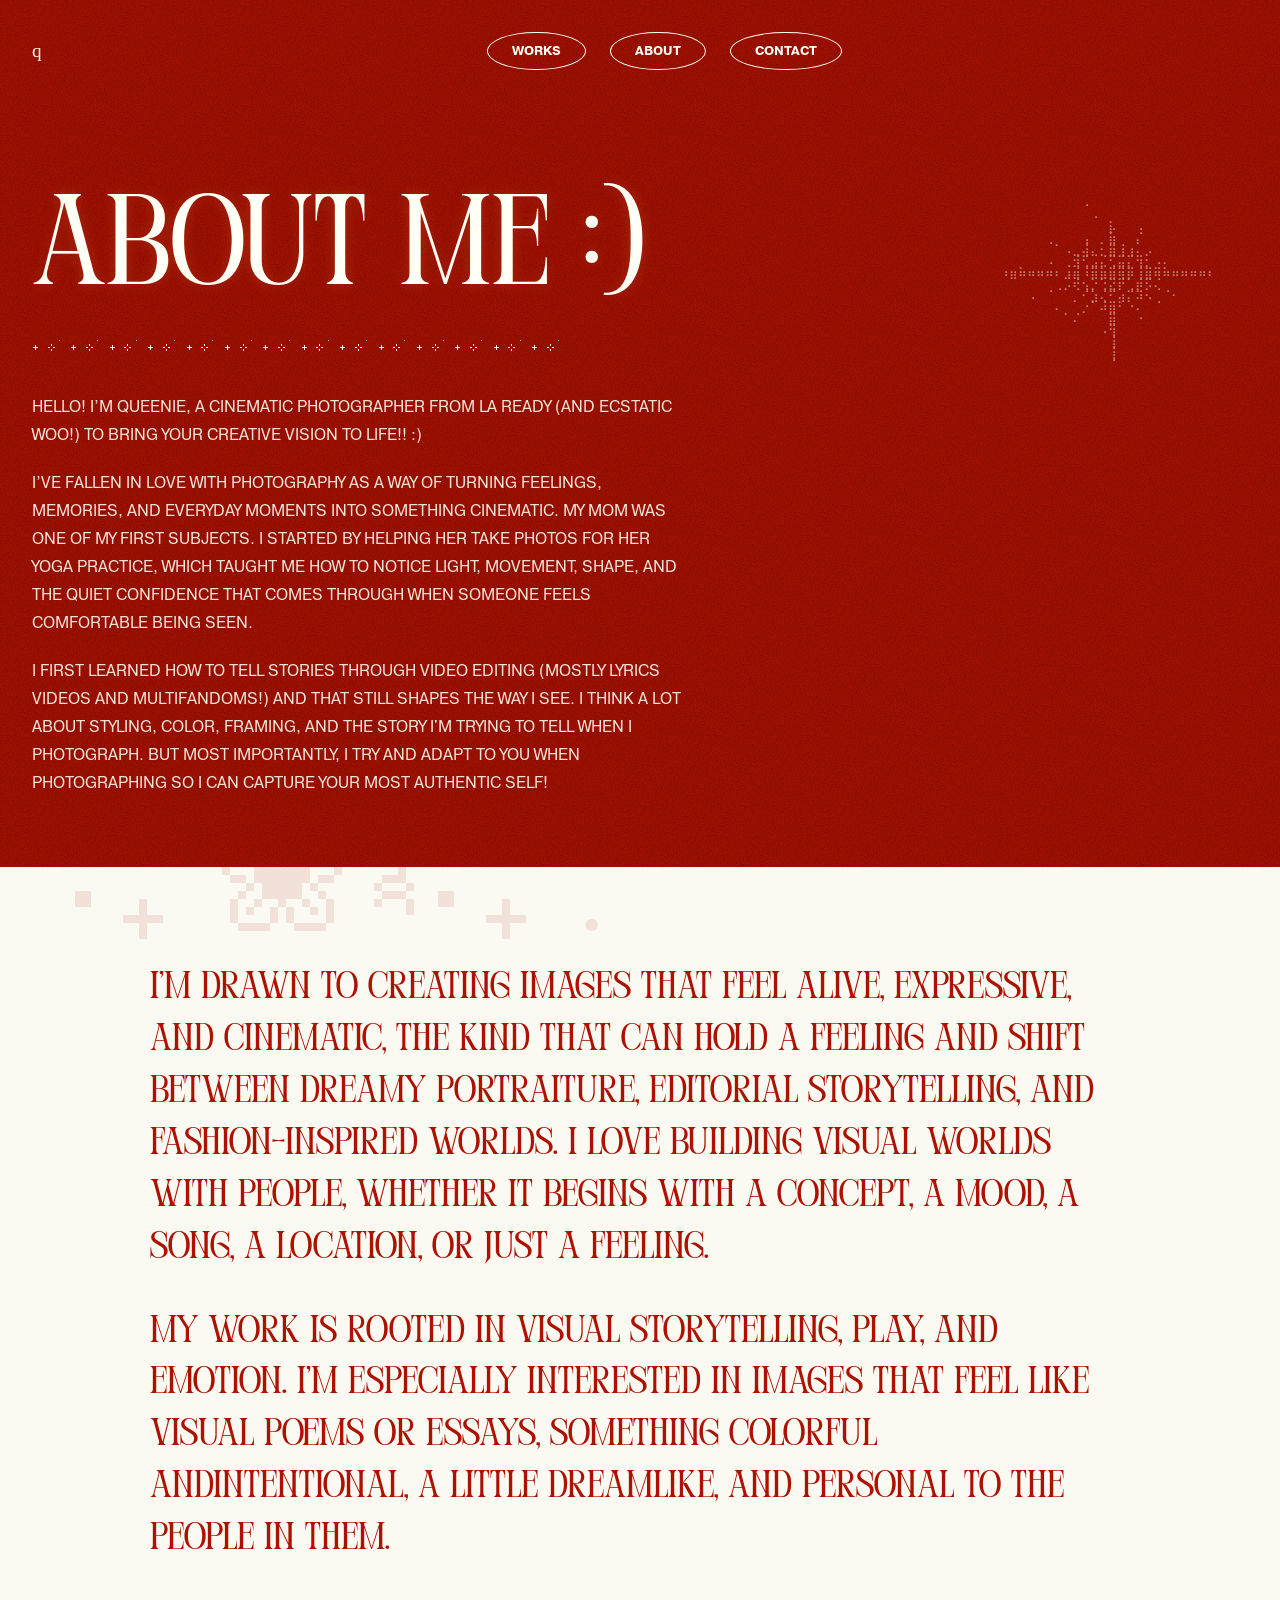
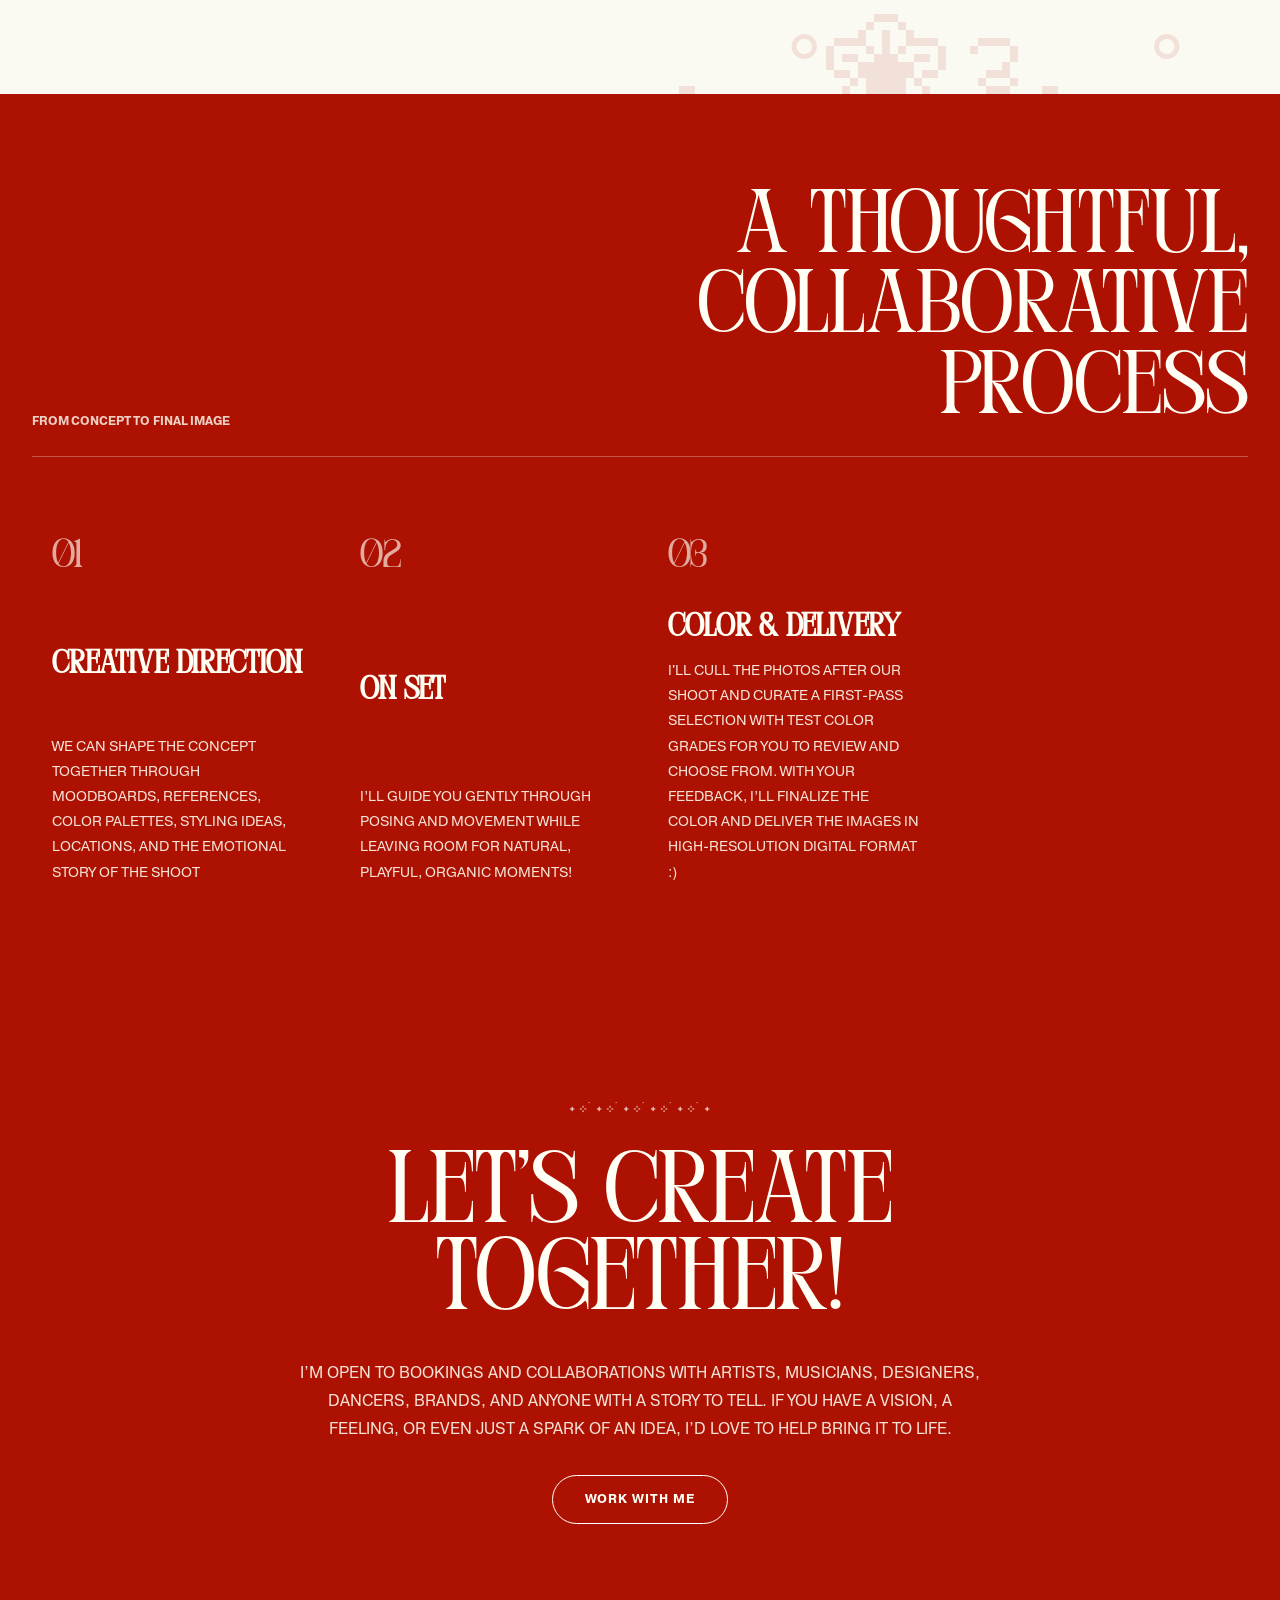
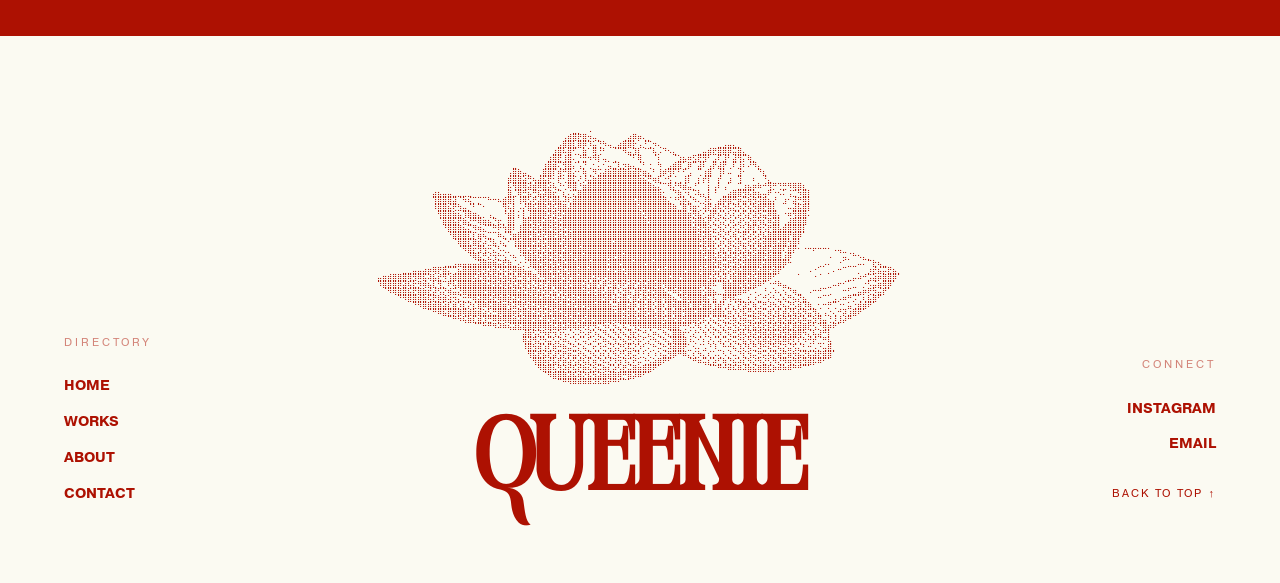
==== commit 08db05df: "finish v1 of photo portfolio yay" ====
--- a/about.html
+++ b/about.html
@@ -4,41 +4,161 @@
     <meta charset="UTF-8" />
     <meta name="viewport" content="width=device-width, initial-scale=1.0" />
     <title>About - Queenie Lau</title>
+
     <link rel="stylesheet" href="styles.css" />
-    <script type="importmap">
-      {
-        "imports": {
-          "three": "https://unpkg.com/three@0.160.0/build/three.module.js",
-          "three/addons/": "https://unpkg.com/three@0.160.0/examples/jsm/"
-        }
-      }
-    </script>
+    <link rel="stylesheet" href="about.css" />
+
     <script type="module" src="js/3d-cursor.js"></script>
   </head>
   <body>
     <header class="header">
       <nav class="navbar">
-        <div class="logo">
-          <a class="home-logo-nav" href="index.html">qlau</a>
-        </div>
+        <div class="logo">q</div>
         <ul class="nav-links">
-          <li><a href="works.html">Works</a></li>
-          <li><a href="about.html" class="active">About</a></li>
+          <li><a href="photo.html">Works</a></li>
+          <li><a href="about.html">About</a></li>
           <li><a href="contact.html">Contact</a></li>
         </ul>
       </nav>
     </header>
-
-    <main>
-      <div class="about-image"></div>
+    <main class="about-page">
+      <section class="about-hero-section">
+        <pre class="about-small-lotus ascii-shimmer" aria-hidden="true">
+⠀⠀⠀⠀⠀⠀⠀⠀⠀⠠⠀⠀⠀⠀⠀⠀⠀⠀⠀⠀⠀⠀⠀
+⠀⠀⠀⠀⠀⠀⠀⠀⠀⠀⠠⠀⠀⠀⠀⠀⠀⠀⠀⠀⠀⠀⠀⠀
+⠀⠀⠀⠀⠀⠀⠀⠀⠀⠀⠀⠀⡧⠀⠀⠠⠀⠀⠀⠀⠀⠀⠀⠀
+⠀⠀⠀⠀⠀⢀⠀⠀⠀⢠⠀⡀⣷⠀⠀⡌⠀⠀⠀⠀⠀⠀⠀⠀
+⠀⠀⠀⠀⠀⠀⠁⠠⣀⢼⣄⡂⣿⢸⢰⠄⡠⠀⠀⠀⠀⠀⠀⠀
+⠀⠀⠀⠀⠀⠠⠀⢀⣺⢋⣠⣌⢋⣭⡍⢻⡂⠠⠄⠀⠀⠀⠀⠀
+⠰⣶⠷⠶⠶⠶⠆⣰⣾⠸⣿⣷⣿⢿⡿⢸⣿⠿⠷⠶⠶⠶⠶⠆
+⠀⠀⠀⠀⠀⠀⢀⡠⢞⢢⡑⢑⣝⡟⢁⡾⡫⢌⠀⠀⠀⠀⠀⠀
+⠀⠀⠀⠠⠀⠈⠀⠀⡀⠊⣱⢌⠋⢴⡍⠽⠢⠀⠈⠂⠀⠀⠀⠀
+⠀⠀⠀⠀⠀⠀⠄⠀⠀⡐⠁⠼⣿⠃⠐⠄⠀⠈⠀⠀⠀⠀⠀⠀
+⠀⠀⠀⠀⠀⠀⠀⠁⠌⠀⠀⠀⣿⠀⠀⠐⠀⠀⠀⠀⠀⠀⠀⠀
+⠀⠀⠀⠀⠀⠀⠀⠀⠀⠀⠀⠠⢻⠀⠀⠀⠀⠀⠀⠀⠀⠀⠀⠀
+⠀⠀⠀⠀⠀⠀⠀⠀⠀⠀⠀⠀⢸⠀⠀⠀⠀⠀⠀⠀⠀⠀⠀⠀
+⠀⠀⠀⠀⠀⠀⠀⠀⠀⠀⠀⠀⢸⠀⠀⠀⠀⠀⠀⠀⠀⠀⠀⠀
+⠀⠀⠀⠀⠀⠀⠀⠀⠀⠀⠀⠀⠈⠀⠀
+    </pre
+        >
+
+        <div class="about-kicker"></div>
+
+        <div class="about-hero-grid">
+          <div class="about-copy">
+            <h1>About me :)</h1>
+
+            <div class="about-divider" aria-hidden="true"></div>
+
+            <p>
+              Hello! I’m Queenie, a cinematic photographer from LA ready (and
+              ecstatic woo!) to bring your creative vision to life!! :)
+            </p>
+
+            <p>
+              I’ve fallen in love with photography as a way of turning feelings,
+              memories, and everyday moments into something cinematic. My mom
+              was one of my first subjects. I started by helping her take photos
+              for her yoga practice, which taught me how to notice light,
+              movement, shape, and the quiet confidence that comes through when
+              someone feels comfortable being seen.
+            </p>
+
+            <p>
+              I first learned how to tell stories through video editing (mostly
+              lyrics videos and multifandoms!) and that still shapes the way I
+              see. I think a lot about styling, color, framing, and the story
+              I'm trying to tell when I photograph. But most importantly, I try
+              and adapt to you when photographing so I can capture your most
+              authentic self!
+            </p>
+          </div>
+        </div>
+      </section>
+
+      <section class="about-dream-section">
+        <div class="about-statement">
+          <p>
+            I’m drawn to creating images that feel alive, expressive, and
+            cinematic, the kind that can hold a feeling and shift between dreamy
+            portraiture, editorial storytelling, and fashion-inspired worlds. I
+            love building visual worlds with people, whether it begins with a
+            concept, a mood, a song, a location, or just a feeling.
+          </p>
+
+          <p>
+            My work is rooted in visual storytelling, play, and emotion. I’m
+            especially interested in images that feel like visual poems or
+            essays, something colorful andintentional, a little dreamlike, and
+            personal to the people in them.
+          </p>
+        </div>
+      </section>
+
+      <section class="about-process-section">
+        <div class="process-heading">
+          <p class="section-label">From concept to final image</p>
+          <h2>A thoughtful, collaborative process</h2>
+        </div>
+
+        <div class="process-grid">
+          <article class="process-card">
+            <span>01</span>
+            <h3>Creative Direction</h3>
+            <p>
+              We can shape the concept together through moodboards, references,
+              color palettes, styling ideas, locations, and the emotional story
+              of the shoot
+            </p>
+          </article>
+
+          <article class="process-card">
+            <span>02</span>
+            <h3>On Set</h3>
+            <p>
+              I’ll guide you gently through posing and movement while leaving
+              room for natural, playful, organic moments!
+            </p>
+          </article>
+
+          <article class="process-card">
+            <span>03</span>
+            <h3>Color & Delivery</h3>
+            <p>
+              I'll cull the photos after our shoot and curate a first-pass
+              selection with test color grades for you to review and choose
+              from. With your feedback, I’ll finalize the color and deliver the
+              images in high-resolution digital format :)
+            </p>
+          </article>
+        </div>
+      </section>
+
+      <section class="about-collab-section">
+        <pre class="about-mini-divider" aria-hidden="true">
+˖ ⊹ ࣪ ˖ ⊹ ࣪ ˖ ⊹ ࣪ ˖ ⊹ ࣪ ˖ ⊹ ࣪ ˖</pre
+        >
+
+        <h2>Let’s create together!</h2>
+
+        <p>
+          I’m open to bookings and collaborations with artists, musicians,
+          designers, dancers, brands, and anyone with a story to tell. If you
+          have a vision, a feeling, or even just a spark of an idea, I’d love to
+          help bring it to life.
+        </p>
+
+        <a class="about-cta" href="contact.html">Work with me</a>
+      </section>
     </main>
+
     <footer class="footer">
       <div class="footer-container">
         <div class="footer-column left">
           <p class="footer-label">DIRECTORY</p>
           <nav class="footer-nav-links">
             <a href="index.html">HOME</a>
-            <a href="works.html">WORKS</a>
+            <a href="photo.html">WORKS</a>
             <a href="about.html">ABOUT</a>
             <a href="contact.html">CONTACT</a>
           </nav>
@@ -94,10 +214,7 @@
             <a href="https://www.instagram.com/shotbyqueenie/" target="_blank"
               >INSTAGRAM</a
             >
-            <a href="https://www.linkedin.com/in/queenieelau/" target="_blank"
-              >LINKEDIN</a
-            >
-            <a href="mailto:queenieelau@email.com">EMAIL</a>
+            <a href="mailto:shotbyqueenie@gmail.com">EMAIL</a>
           </nav>
           <p id="back-to-top">
             <a href="#top">BACK TO TOP <span>↑</span></a>
--- a/styles.css
+++ b/styles.css
@@ -1,23 +1,23 @@
 @font-face {
     font-family: 'Perandory';
-    src: url('/fonts/Perandory-Regular.otf') format('opentype');
+    src: url('fonts/Perandory-Regular.otf') format('opentype');
 }
 
 @font-face {
     font-family: 'Sugar';
-    src: url('/fonts/sugar.otf') format('opentype');
+    src: url('fonts/sugar.otf') format('opentype');
 }
 
 @font-face {
     font-family: 'Pragmatica';
     font-weight: 400;
-    src: url('/fonts/fonnts.com-Pragmatica_Book.otf') format('opentype');
+    src: url('fonts/fonnts.com-Pragmatica_Book.otf') format('opentype');
 }
 
 @font-face {
     font-family: 'Pragmatica';
     font-weight: 700;
-    src: url('/fonts/fonnts.com-Pragmatica_Bold.otf') format('opentype');
+    src: url('fonts/fonnts.com-Pragmatica_Bold.otf') format('opentype');
 }
 
 * {
@@ -46,8 +46,8 @@
 
 :root {
     --primary-red: #AD1102;
-    --secondary-white: #FFFBF7;
-    --text-white: #FFFFFF;
+    --secondary-white: #fbfaf2;
+    --text-white: #fffff5;
     --font-serif: 'Perandory';
     --font-sans: 'Pragmatica', -apple-system, BlinkMacSystemFont, 'Segoe UI', sans-serif;
 }
@@ -75,7 +75,7 @@
     width: 100%;
     height: 100%;
     pointer-events: none;
-    background-image: 
+    background-image:
         url('data:image/svg+xml;charset=utf-8,<svg xmlns="http://www.w3.org/2000/svg" width="100" height="100"><filter id="noise"><feTurbulence type="fractalNoise" baseFrequency="0.9" numOctaves="4" result="noise"/><feColorMatrix in="noise" type="saturate" values="0.3"/></filter><rect width="100" height="100" fill="rgba(0,0,0,0.02)" filter="url(%23noise)"/></svg>');
     z-index: 1;
     mix-blend-mode: multiply;
@@ -163,6 +163,7 @@
     display: flex;
     gap: 2rem;
     align-items: flex-start;
+    position: relative;
 }
 
 .hero-lotus {
@@ -188,7 +189,7 @@
     white-space: pre;
     letter-spacing: 0;
     position: absolute;
-    left: 19%;
+    left: 32%;
     top: -15%;
     overflow: visible;
 }
@@ -218,7 +219,7 @@
 
 .hero-subtitle {
     font-size: 1rem;
-    color: rgba(255, 255, 255, 0.9);
+    color: var(--text-white);
     font-weight: 600;
     letter-spacing: 0;
     word-spacing: 2rem;
@@ -807,25 +808,6 @@
     box-shadow: 0 20px 50px rgba(0, 0, 0, 0.2) !important;
 }
 
-/* Ensure the layout stacks on mobile */
-@media (max-width: 1024px) {
-    .split-portfolio-container {
-        flex-direction: column;
-        align-items: center;
-    }
-
-    .volumes-container {
-        max-width: 100%;
-        width: 100%;
-    }
-
-    .magazine-viewport {
-        width: 100%;
-        min-height: 500px;
-        padding: 50px 0;
-    }
-}
-
 .volume-item {
     border-bottom: 1px solid rgba(255, 255, 255, 0.2);
     padding: 1.5rem 0;
@@ -1153,22 +1135,65 @@
     user-select: none;
 }
 
-/* Responsive adjustments */
-@media (max-width: 768px) {
-    .works-title {
-        font-size: 2.5rem;
-    }
-
-    .works-item:hover {
-        transform: none;
-    }
-}
-
-/* Responsive Design */
+/* --- RESPONSIVE MEDIA QUERIES REVISED --- */
+
+/* Tablet & Smaller Desktop Viewports */
+@media (max-width: 1024px) {
+
+    /* Allow regular cursor indicators on mobile/touch interfaces */
+    html,
+    body,
+    a,
+    button {
+        cursor: auto !important;
+    }
+
+    #cursor-canvas {
+        display: none !important;
+    }
+
+    .hero-title,
+    .hero-title-lau {
+        font-size: 7vw;
+    }
+
+    .split-portfolio-container {
+        flex-direction: column;
+        align-items: center;
+    }
+
+    .volumes-container {
+        max-width: 100%;
+        width: 100%;
+    }
+
+    .magazine-viewport {
+        width: 100%;
+        min-height: 500px;
+        padding: 50px 0;
+    }
+
+    .contact-container {
+        flex-direction: column;
+        font-size: 2rem;
+    }
+
+    #contact-title-together {
+        font-size: 14vw;
+        line-height: 1;
+    }
+}
+
+/* Mobile Devices (max-width: 768px) */
 @media (max-width: 768px) {
     .hero {
         min-height: auto;
-        padding: 2rem 0 0 0;
+        padding: 2rem 0;
+    }
+
+    .hero-content {
+        padding-left: 1rem;
+        padding-right: 1rem;
     }
 
     .hero-title-with-lotus {
@@ -1177,23 +1202,50 @@
     }
 
     .hero-title {
+        font-size: 4rem;
+        line-height: 1.1;
+    }
+
+    .hero-title-lau {
         font-size: 3.5rem;
-    }
-
-    .hero-title-lau {
-        font-size: 3rem;
-        line-height: 0.8;
+        line-height: 1.1;
+        margin-left: 0;
     }
 
     .hero-lotus {
-        font-size: 0.15rem;
+        position: relative;
+        margin-left: 0;
+        top: 0;
+        font-size: 0.5rem;
         max-width: 100%;
         overflow: hidden;
+    }
+
+    .hero-lotus-top {
+        display: none;
+        /* Hide conflicting absolute components */
+    }
+
+    .hero-subtitle-container {
+        flex-direction: column;
+        gap: 1rem;
+        margin: 5% 0;
+    }
+
+    #subtitle-right {
+        text-align: left;
+        margin-right: 0;
     }
 
     .cta-buttons {
         flex-direction: column;
         align-items: center;
+        gap: 1rem;
+    }
+
+    .btn {
+        width: 100%;
+        text-align: center;
     }
 
     .about-content {
@@ -1202,7 +1254,7 @@
     }
 
     .nav-links {
-        gap: 1rem;
+        gap: 0.8rem;
     }
 
     .nav-links a {
@@ -1216,54 +1268,109 @@
         font-size: 2.5rem;
     }
 
-    main {
-        padding: 1.5rem;
-    }
-
     .projects-grid,
     .works-grid {
         grid-template-columns: 1fr;
     }
-}
-
+
+    .divider pre {
+        white-space: pre-wrap;
+        word-wrap: break-word;
+        overflow: hidden;
+    }
+
+    .celebration-container {
+        padding: 2rem 1rem;
+    }
+
+    .celebration-section {
+        margin-top: 2rem;
+    }
+
+    #explore {
+        font-size: 3.5rem;
+        line-height: 1.1;
+    }
+
+    .works-item {
+        flex-direction: column;
+        gap: 0.5rem;
+    }
+
+    .works-title {
+        font-size: 2.5rem;
+    }
+
+    .works-item:hover {
+        transform: none;
+    }
+
+    .works-nav .works-item:hover {
+        transform: none;
+    }
+
+    /* Footer Responsive Grid */
+    .footer {
+        padding: 4rem 1.5rem 2rem 1.5rem;
+    }
+
+    .footer-container {
+        flex-direction: column;
+        align-items: center;
+        gap: 3rem;
+    }
+
+    .footer-column,
+    .footer-column.right {
+        text-align: center;
+        align-items: center;
+        width: 100%;
+    }
+}
+
+/* Small Screens / Mobile Portrait (max-width: 480px) */
 @media (max-width: 480px) {
     .header {
-        padding: 1rem;
+        padding: 1.5rem 1rem;
     }
 
     .navbar {
         flex-direction: column;
-        gap: 1rem;
+        gap: 1.5rem;
     }
 
     .nav-links {
         flex-direction: column;
-        gap: 0.5rem;
+        gap: 0.75rem;
         text-align: center;
-    }
-
-    .hero-title-with-lotus {
-        flex-direction: column;
-        gap: 0.5rem;
+        width: 100%;
+    }
+
+    .nav-links a {
+        display: block;
+        width: 100%;
+        border-radius: 15px;
     }
 
     .hero-title {
+        font-size: 3rem;
+    }
+
+    .hero-title-lau {
         font-size: 2.5rem;
     }
 
-    .hero-title-lau {
-        font-size: 2rem;
-        line-height: 0.8;
-    }
-
-    .hero-lotus {
-        font-size: 0.1rem;
-        max-width: 100%;
-        overflow: hidden;
-    }
-
     .hero-subtitle {
-        font-size: 1rem;
+        font-size: 0.9rem;
+    }
+
+    #celebration-text {
+        font-size: 1.5rem;
+    }
+
+    #celebration-content-text {
+        padding-right: 0;
+        padding-left: 0;
     }
 
     .featured-work h2 {
@@ -1271,6 +1378,360 @@
     }
 
     .works-header h1 {
-        font-size: 3rem;
-    }
-}
+        font-size: 2.5rem;
+    }
+}
+
+/* --- Mobile polish added for cleaner phone layouts --- */
+html {
+    overflow-x: hidden;
+}
+
+img,
+video,
+canvas {
+    max-width: 100%;
+}
+
+pre {
+    max-width: 100%;
+}
+
+.divider {
+    width: 100%;
+    overflow: hidden;
+    border-top: 1px solid rgba(255, 255, 255, 0.3);
+    border-bottom: 1px solid rgba(255, 255, 255, 0.18);
+    padding: 0.75rem 0;
+}
+
+.divider span {
+    display: block;
+    width: 100%;
+    white-space: nowrap;
+    overflow: hidden;
+    text-align: center;
+    font-size: clamp(0.75rem, 1.6vw, 1rem);
+    line-height: 1;
+    letter-spacing: 0.06em;
+}
+
+@media (max-width: 768px) {
+    body {
+        overflow-x: hidden;
+    }
+
+    .header {
+        padding: 1rem;
+    }
+
+    .navbar {
+        gap: 0.75rem;
+        align-items: center;
+    }
+
+    .nav-links {
+        flex-wrap: wrap;
+        gap: 0.5rem;
+        justify-content: flex-end;
+        padding-left: 0;
+    }
+
+    .nav-links a {
+        border-radius: 999px;
+        padding: 0.35rem 0.75rem;
+        font-size: 0.68rem;
+        line-height: 1;
+    }
+
+    .hero {
+        padding: 1.25rem 0 0.5rem;
+        margin-bottom: 1rem;
+    }
+
+    .hero-content {
+        padding: 0 1rem;
+        gap: 1.25rem;
+    }
+
+    .hero-title-with-lotus {
+        display: block;
+    }
+
+    .hero-title,
+    .hero-title-lau {
+        font-size: clamp(3.4rem, 17vw, 5.5rem);
+        line-height: 0.9;
+        letter-spacing: 1px;
+        overflow-wrap: normal;
+    }
+
+    .hero-title-lau {
+        margin-left: 0;
+        margin-top: 0.2rem;
+    }
+
+    .hero-lotus,
+    .hero-lotus-top,
+    .small-lotus,
+    #footer-lotus {
+        display: none !important;
+    }
+
+    .hero-subtitle-container {
+        flex-direction: column;
+        gap: 0.8rem;
+        margin: 0;
+        line-height: 1.25;
+    }
+
+    .hero-subtitle {
+        font-size: 0.78rem;
+        line-height: 1.35;
+        word-spacing: normal;
+        letter-spacing: 0.02em;
+    }
+
+    #subtitle-right {
+        margin-right: 0;
+    }
+
+    .song-container {
+        flex-wrap: wrap;
+        gap: 0.6rem 0.8rem;
+        padding: 0 1rem;
+        margin-bottom: 1rem;
+        text-align: left;
+    }
+
+    .current-song {
+        width: 100%;
+        font-size: 0.68rem;
+        line-height: 1.35;
+    }
+
+    .sound-off {
+        font-size: 0.68rem;
+    }
+
+    .divider {
+        width: 100vw;
+        margin-left: calc(50% - 50vw);
+        padding: 0.65rem 0;
+    }
+
+    .divider span {
+        width: 100vw;
+        padding: 0 0.5rem;
+        font-size: 0.82rem;
+        text-align: left;
+    }
+
+    .featured-work {
+        padding: 1.5rem 1rem 0;
+    }
+
+    .featured-work-header {
+        display: flex;
+        flex-direction: column;
+        gap: 0.75rem;
+    }
+
+    #explore,
+    .featured-work h2 {
+        font-size: clamp(2.6rem, 15vw, 4rem);
+        line-height: 0.95;
+        margin-bottom: 0.75rem;
+    }
+
+    .split-portfolio-container {
+        margin: 1.5rem 0 0;
+        padding: 0;
+        gap: 1rem;
+    }
+
+    .volume-item {
+        padding: 1rem 0;
+    }
+
+    .volume-item summary {
+        font-size: 0.92rem;
+        gap: 1rem;
+    }
+
+    .volume-content {
+        font-size: 0.82rem;
+        line-height: 1.45;
+    }
+
+    .view-btn {
+        width: 100%;
+        margin-top: 1.25rem;
+        padding: 0.8rem 1rem;
+    }
+
+    .image-divider-container {
+        width: 100%;
+        overflow: hidden;
+    }
+
+    .divider-image {
+        width: 100%;
+        max-width: 100%;
+        height: auto;
+        margin-top: 0;
+        margin-bottom: 0;
+        display: block;
+    }
+    
+    .celebration-container {
+        padding: 3rem 1rem;
+    }
+
+    .celebration-section {
+        margin-top: 0;
+        display: block;
+    }
+
+    #celebration-text {
+        margin-top: 0;
+        font-size: clamp(1.5rem, 7vw, 2rem);
+        line-height: 1.1;
+    }
+
+    #celebration-content-text {
+        padding: 0;
+        margin-top: 1rem;
+        font-size: 0.82rem;
+        line-height: 1.5;
+    }
+
+    #celebration-content-text br {
+        display: none;
+    }
+
+    .footer {
+        padding: 3rem 1rem 2rem;
+    }
+
+    .footer-container {
+        gap: 2rem;
+    }
+
+    #footer-logo {
+        font-size: clamp(3rem, 18vw, 5rem);
+    }
+}
+
+@media (max-width: 480px) {
+    .navbar {
+        flex-direction: row;
+        justify-content: space-between;
+    }
+
+    .nav-links {
+        flex-direction: row;
+        width: auto;
+        text-align: right;
+    }
+
+    .nav-links a {
+        display: inline-block;
+        width: auto;
+    }
+
+    .hero-title,
+    .hero-title-lau {
+        font-size: clamp(3rem, 16vw, 4.2rem);
+    }
+
+    .hero-subtitle {
+        font-size: 0.72rem;
+    }
+
+    .divider span {
+        font-size: 0.78rem;
+    }
+}
+
+/* --- Responsive divider + mobile lotus refinement --- */
+.mobile-lotus, .mobile-celebration-lotus {
+    display: none;
+}
+
+.mobile-cele {
+    display: none;
+}
+
+.divider {
+    display: flex;
+    align-items: center;
+    width: 100%;
+    overflow: hidden;
+}
+
+.divider .divider-pattern {
+    display: block;
+    width: 100%;
+    white-space: nowrap;
+    overflow: hidden;
+    text-align: left;
+    line-height: 1;
+}
+
+@media (max-width: 768px) {
+    .divider {
+        width: 100vw;
+        margin-left: calc(50% - 50vw);
+        margin-right: calc(50% - 50vw);
+        padding: 0.65rem 0;
+    }
+
+    .divider .divider-pattern {
+        width: 100vw;
+        min-width: 100vw;
+        padding: 0 0.75rem;
+        font-size: clamp(0.74rem, 3.4vw, 0.92rem);
+        letter-spacing: 0.02em;
+    }
+
+    .mobile-lotus, .mobile-celebration-lotus {
+        display: block;
+        width: min-content;
+        max-width: 100%;
+        margin: 0.75rem auto 0;
+        font-family: monospace;
+        font-size: clamp(0.29rem, 1.45vw, 0.42rem);
+        line-height: 1;
+        letter-spacing: 0;
+        white-space: pre;
+        overflow: hidden;
+        opacity: 0.9;
+        text-align: left;
+    }
+
+    .mobile-celebration-lotus {
+        color: var(--primary-red);
+    }
+
+    .nav-links a {
+        border-radius: 90%;
+    }
+
+    .view-btn,
+    .btn {
+        border-radius: 90%;
+    }
+}
+
+@media (max-width: 480px) {
+    .divider .divider-pattern {
+        font-size: clamp(0.7rem, 3.7vw, 0.86rem);
+        padding: 0 0.6rem;
+    }
+
+    .nav-links a {
+        border-radius: 90%;
+        padding: 0.42rem 0.82rem;
+    }
+}
--- a/about.css
+++ b/about.css
@@ -0,0 +1,491 @@
+/* ABOUT PAGE REFRESH */
+
+.about-page {
+    position: relative;
+    overflow: hidden;
+    color: var(--text-white);
+    text-transform: uppercase;
+}
+
+.about-hero-section {
+    position: relative;
+    min-height: 85vh;
+    padding: 5rem 2rem 3rem;
+}
+
+.about-hero-section::before {
+    content: "";
+    position: absolute;
+    inset: 1.5rem;
+    pointer-events: none;
+}
+
+.about-kicker,
+.section-label {
+    font-family: var(--font-sans);
+    font-size: 0.75rem;
+    font-weight: 700;
+    letter-spacing: -0.01em;
+    text-transform: uppercase;
+    opacity: 0.8;
+}
+
+.about-kicker {
+    max-width: 1400px;
+    margin: 0 auto 1rem;
+}
+
+.about-hero-grid {
+    max-width: 1400px;
+    margin: 0 auto;
+    display: grid;
+    grid-template-columns: minmax(0, 1.15fr) minmax(320px, 0.85fr);
+    gap: 4rem;
+    align-items: center;
+}
+
+.about-copy h1 {
+    font-family: var(--font-serif);
+    font-size: clamp(4rem, 10vw, 11rem);
+    font-weight: 400;
+    line-height: 0.85;
+    letter-spacing: 1px;
+    text-transform: uppercase;
+    max-width: 900px;
+    text-shadow: 0 0 14px rgba(255, 180, 80, 0.18);
+}
+
+.about-copy p,
+.about-statement p,
+.about-collab-section p,
+.process-card p {
+    font-family: var(--font-sans);
+    font-size: 1rem;
+    line-height: 1.75;
+    color: rgba(255, 255, 245, 0.88);
+}
+
+.about-copy p {
+    max-width: 720px;
+    margin-bottom: 1.25rem;
+}
+
+.about-divider {
+    width: 100%;
+    max-width: 720px;
+    margin: 1.75rem 0 2rem;
+    overflow: hidden;
+    white-space: nowrap;
+}
+
+.about-divider::before {
+    content: "˖ ⊹ ࣪ ˖ ⊹ ࣪ ˖ ⊹ ࣪ ˖ ⊹ ࣪ ˖ ⊹ ࣪ ˖ ⊹ ࣪ ˖ ⊹ ࣪ ˖ ⊹ ࣪ ˖ ⊹ ࣪ ˖ ⊹ ࣪ ˖ ⊹ ࣪ ˖ ⊹ ࣪ ˖ ⊹ ࣪ ˖ ⊹ ࣪";
+    display: block;
+    font-size: 1rem;
+    letter-spacing: 0.08em;
+}
+
+.about-small-lotus {
+    position: absolute;
+    right: 5%;
+    top: 6rem;
+    font-family: monospace;
+    font-size: 0.72rem;
+    line-height: 1;
+    opacity: 0.45;
+    pointer-events: none;
+}
+
+
+.about-dream-section {
+    position: relative;
+    background: var(--secondary-white);
+    color: var(--primary-red);
+    padding: 6rem 2rem;
+    overflow: hidden;
+}
+
+.about-dream-section::before,
+.about-dream-section::after {
+    content: "‧₊˚❀༉‧₊˚.";
+    position: absolute;
+    font-family: var(--font-serif);
+    font-size: 8rem;
+    line-height: 1;
+    opacity: 0.10;
+}
+
+.about-dream-section::before {
+    top: -2rem;
+    left: 4%;
+}
+
+.about-dream-section::after {
+    right: 6%;
+    bottom: -4rem;
+}
+
+.about-statement {
+    max-width: 980px;
+    margin: 0 auto;
+    position: relative;
+    z-index: 2;
+}
+
+.about-statement p {
+    color: var(--primary-red);
+    font-size: clamp(1.4rem, 3vw, 2.4rem);
+    line-height: 1.35;
+    font-family: var(--font-serif);
+    text-transform: uppercase;
+    margin-bottom: 2rem;
+}
+
+/* .floating-note {
+    position: absolute;
+    border: 1px solid var(--primary-red);
+    border-radius: 999px;
+    padding: 0.5rem 1rem;
+    font-size: 0.68rem;
+    font-weight: 700;
+    letter-spacing: 0.1em;
+    text-transform: uppercase;
+    opacity: 0.78;
+}
+
+.note-one {
+    left: 8%;
+    bottom: 22%;
+    transform: rotate(-8deg);
+}
+
+.note-two {
+    right: 12%;
+    top: 24%;
+    transform: rotate(7deg);
+}
+
+.note-three {
+    right: 24%;
+    bottom: 12%;
+    transform: rotate(-3deg);
+} */
+
+.about-process-section {
+    padding: 6rem 2rem;
+    max-width: 1400px;
+    margin: 0 auto;
+}
+
+.process-heading {
+    display: flex;
+    justify-content: space-between;
+    align-items: flex-end;
+    gap: 2rem;
+    margin-bottom: 3rem;
+    border-bottom: 1px solid rgba(255, 255, 255, 0.28);
+    padding-bottom: 1.5rem;
+}
+
+.process-heading h2 {
+    font-family: var(--font-serif);
+    font-size: clamp(3rem, 7vw, 7rem);
+    font-weight: 400;
+    line-height: 0.9;
+    text-transform: uppercase;
+    max-width: 800px;
+    text-align: right;
+}
+
+.process-grid {
+    display: grid;
+    grid-template-columns: repeat(4, 1fr);
+    gap: 1rem;
+}
+
+.process-card {
+    min-height: 310px;
+    padding: 1.25rem;
+    display: flex;
+    flex-direction: column;
+    justify-content: space-between;
+    transition: transform 0.3s ease, background-color 0.3s ease;
+}
+
+.process-card:hover {
+    transform: translateY(-6px) rotate(-1deg);
+    background-color: rgba(255, 255, 255, 0.08);
+}
+
+.process-card span {
+    font-family: var(--font-serif);
+    font-size: 2.5rem;
+    opacity: 0.65;
+}
+
+.process-card h3 {
+    font-family: var(--font-serif);
+    font-size: 2rem;
+    line-height: 0.95;
+    text-transform: uppercase;
+    margin: 1.5rem 0 1rem;
+}
+
+.process-card p {
+    font-size: 0.9rem;
+}
+
+.about-collab-section {
+    text-align: center;
+    padding: 6rem 2rem 7rem;
+    max-width: 900px;
+    margin: 0 auto;
+}
+
+.about-mini-divider {
+    width: 100%;
+    overflow: hidden;
+    white-space: nowrap;
+    font-family: var(--font-sans);
+    font-size: 0.9rem;
+    margin-bottom: 2rem;
+}
+
+.about-collab-section h2 {
+    font-family: var(--font-serif);
+    font-size: clamp(3.5rem, 8vw, 8rem);
+    font-weight: 400;
+    line-height: 0.85;
+    text-transform: uppercase;
+    margin-bottom: 2rem;
+}
+
+.about-collab-section p {
+    max-width: 680px;
+    margin: 0 auto 2rem;
+}
+
+.about-cta {
+    display: inline-block;
+    color: var(--text-white);
+    text-decoration: none;
+    border: 1px solid var(--text-white);
+    border-radius: 999px;
+    padding: 0.85rem 2rem;
+    font-size: 0.78rem;
+    font-weight: 700;
+    letter-spacing: 0.08em;
+    text-transform: uppercase;
+    transition: all 0.3s ease;
+}
+
+.about-cta:hover {
+    background: var(--text-white);
+    color: var(--primary-red);
+    transform: translateY(-3px);
+}
+
+.ascii-shimmer {
+    animation: asciiFloat 5s ease-in-out infinite alternate;
+}
+
+@keyframes asciiFloat {
+    from {
+        transform: translateY(0);
+        opacity: 0.35;
+    }
+
+    to {
+        transform: translateY(-10px);
+        opacity: 0.6;
+    }
+}
+
+/* ABOUT MOBILE */
+
+@media (max-width: 768px) {
+    .about-hero-section {
+        min-height: auto;
+        padding: 3rem 1rem 2.5rem;
+    }
+
+    .about-hero-section::before {
+        inset: 0.75rem;
+        border-radius: 34px;
+    }
+
+    .about-hero-grid {
+        grid-template-columns: 1fr;
+        gap: 2.5rem;
+    }
+
+    .about-copy h1 {
+        font-size: clamp(3.4rem, 18vw, 5.4rem);
+        line-height: 0.88;
+    }
+
+    .about-copy p,
+    .about-collab-section p,
+    .process-card p {
+        font-size: 0.92rem;
+        line-height: 1.65;
+    }
+
+    .about-divider {
+        width: 100%;
+        max-width: 720px;
+        height: 1.5rem;
+        margin: 1.75rem 0 2rem;
+        overflow: hidden;
+
+        background-image: url("data:image/svg+xml,%3Csvg xmlns='http://www.w3.org/2000/svg' width='118' height='24' viewBox='0 0 118 24'%3E%3Ctext x='0' y='17' fill='%23fffff5' font-size='15' font-family='Arial, sans-serif'%3E%CB%96 %E2%8A%B9 %E0%A3%AA %CB%96 %E2%8A%B9 %E0%A3%AA%3C/text%3E%3C/svg%3E");
+        background-repeat: repeat-x;
+        background-size: auto 100%;
+        background-position: left center;
+    }
+
+    .about-divider::before {
+        content: none;
+    }
+
+    .about-small-lotus {
+        position: relative;
+        right: auto;
+        top: auto;
+        display: block;
+        width: max-content;
+        margin: 0 auto 1.5rem;
+        font-size: 0.55rem;
+        opacity: 0.55;
+    }
+
+    .about-portrait-card {
+        transform: rotate(0deg);
+    }
+
+    .portrait-frame,
+    .portrait-frame img {
+        border-radius: 3px;
+        transform: scale(0.5);
+    }
+
+    .about-portrait-card::before {
+        font-size: 0.6rem;
+        padding: 0.1rem 0.3rem;
+        margin: 0 auto;
+    }
+
+    .about-dream-section {
+        padding: 4rem 1rem;
+        justify-content: center;
+    }
+
+    .about-statement p {
+        font-size: clamp(2.1rem, 10vw, 3.4rem);
+        line-height: 0.85;
+    }
+
+    .floating-note {
+        position: static;
+        display: inline-block;
+        margin: 0.35rem;
+        transform: none;
+    }
+
+    .about-process-section {
+        padding: 4rem 1rem;
+    }
+
+    .process-heading {
+        display: block;
+    }
+
+    .process-heading h2 {
+        text-align: left;
+        font-size: clamp(3rem, 14vw, 4.8rem);
+        margin-top: 1rem;
+    }
+
+    .process-grid {
+        grid-template-columns: 1fr;
+    }
+
+    .process-card {
+        min-height: auto;
+        border-radius: 32px;
+        padding: 1.25rem;
+    }
+
+    .process-card span {
+        font-size: 2rem;
+    }
+
+    .process-card h3 {
+        font-size: 2.2rem;
+        margin: 1rem 0;
+    }
+
+    .about-collab-section {
+        padding: 4rem 1rem 5rem;
+    }
+
+    .about-collab-section h2 {
+        font-size: clamp(3.2rem, 15vw, 5rem);
+    }
+
+    .about-mini-divider {
+        font-size: 0.8rem;
+    }
+}
+
+/* ABOUT PAGE CURSOR FIX */
+
+/* Restore a normal cursor on the About page as a fallback */
+html,
+body,
+a,
+button,
+summary,
+.about-page,
+.about-page * {
+    cursor: auto !important;
+}
+
+/* Make clickable elements feel clickable again */
+a,
+button,
+summary,
+.about-cta,
+.process-card {
+    cursor: pointer !important;
+}
+
+/* If the 3D cursor canvas loads on desktop, keep it above the About layout */
+@media (hover: hover) and (pointer: fine) {
+    #cursor-canvas {
+        position: fixed !important;
+        inset: 0 !important;
+        width: 100vw !important;
+        height: 100vh !important;
+        pointer-events: none !important;
+        z-index: 999999 !important;
+        display: block !important;
+    }
+}
+
+/* On mobile/tablet, disable the custom cursor canvas completely */
+@media (hover: none), (pointer: coarse) {
+    #cursor-canvas {
+        display: none !important;
+    }
+
+    html,
+    body,
+    a,
+    button,
+    summary,
+    .about-page,
+    .about-page * {
+        cursor: auto !important;
+    }
+}
